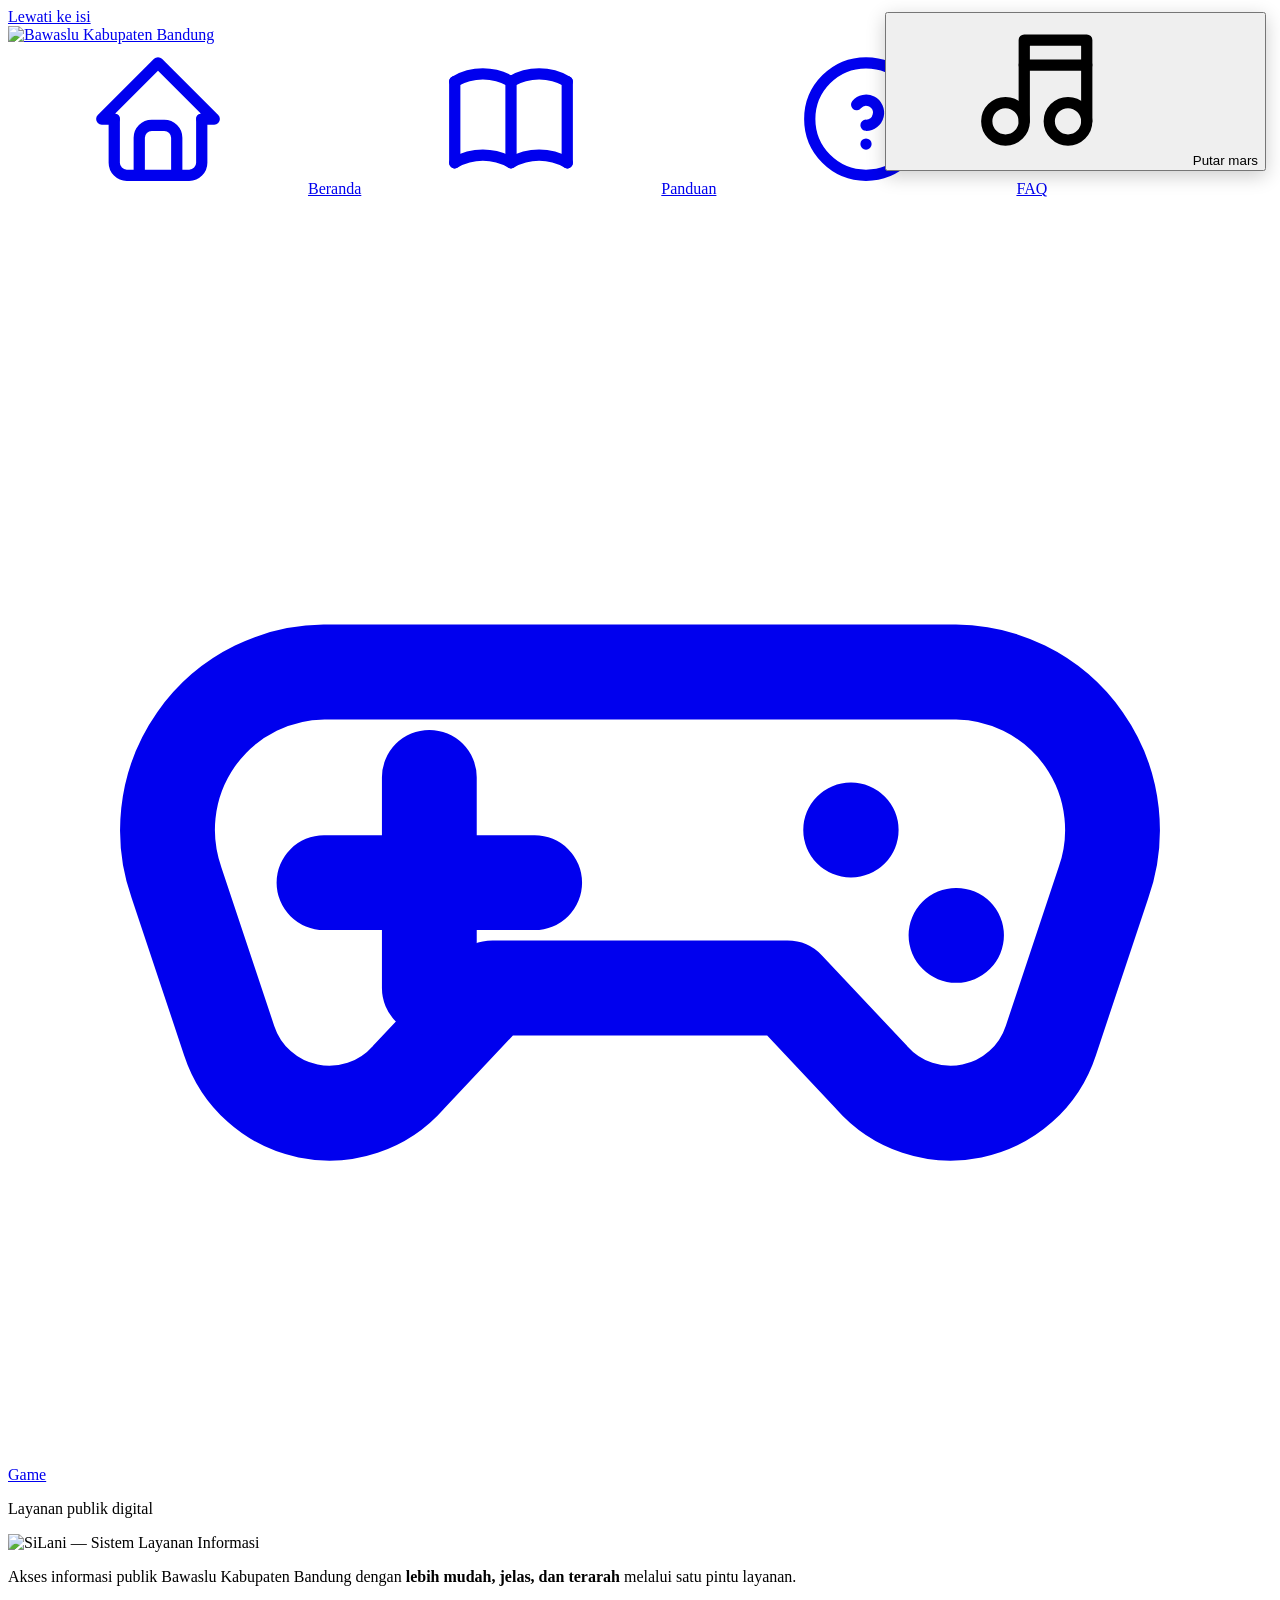
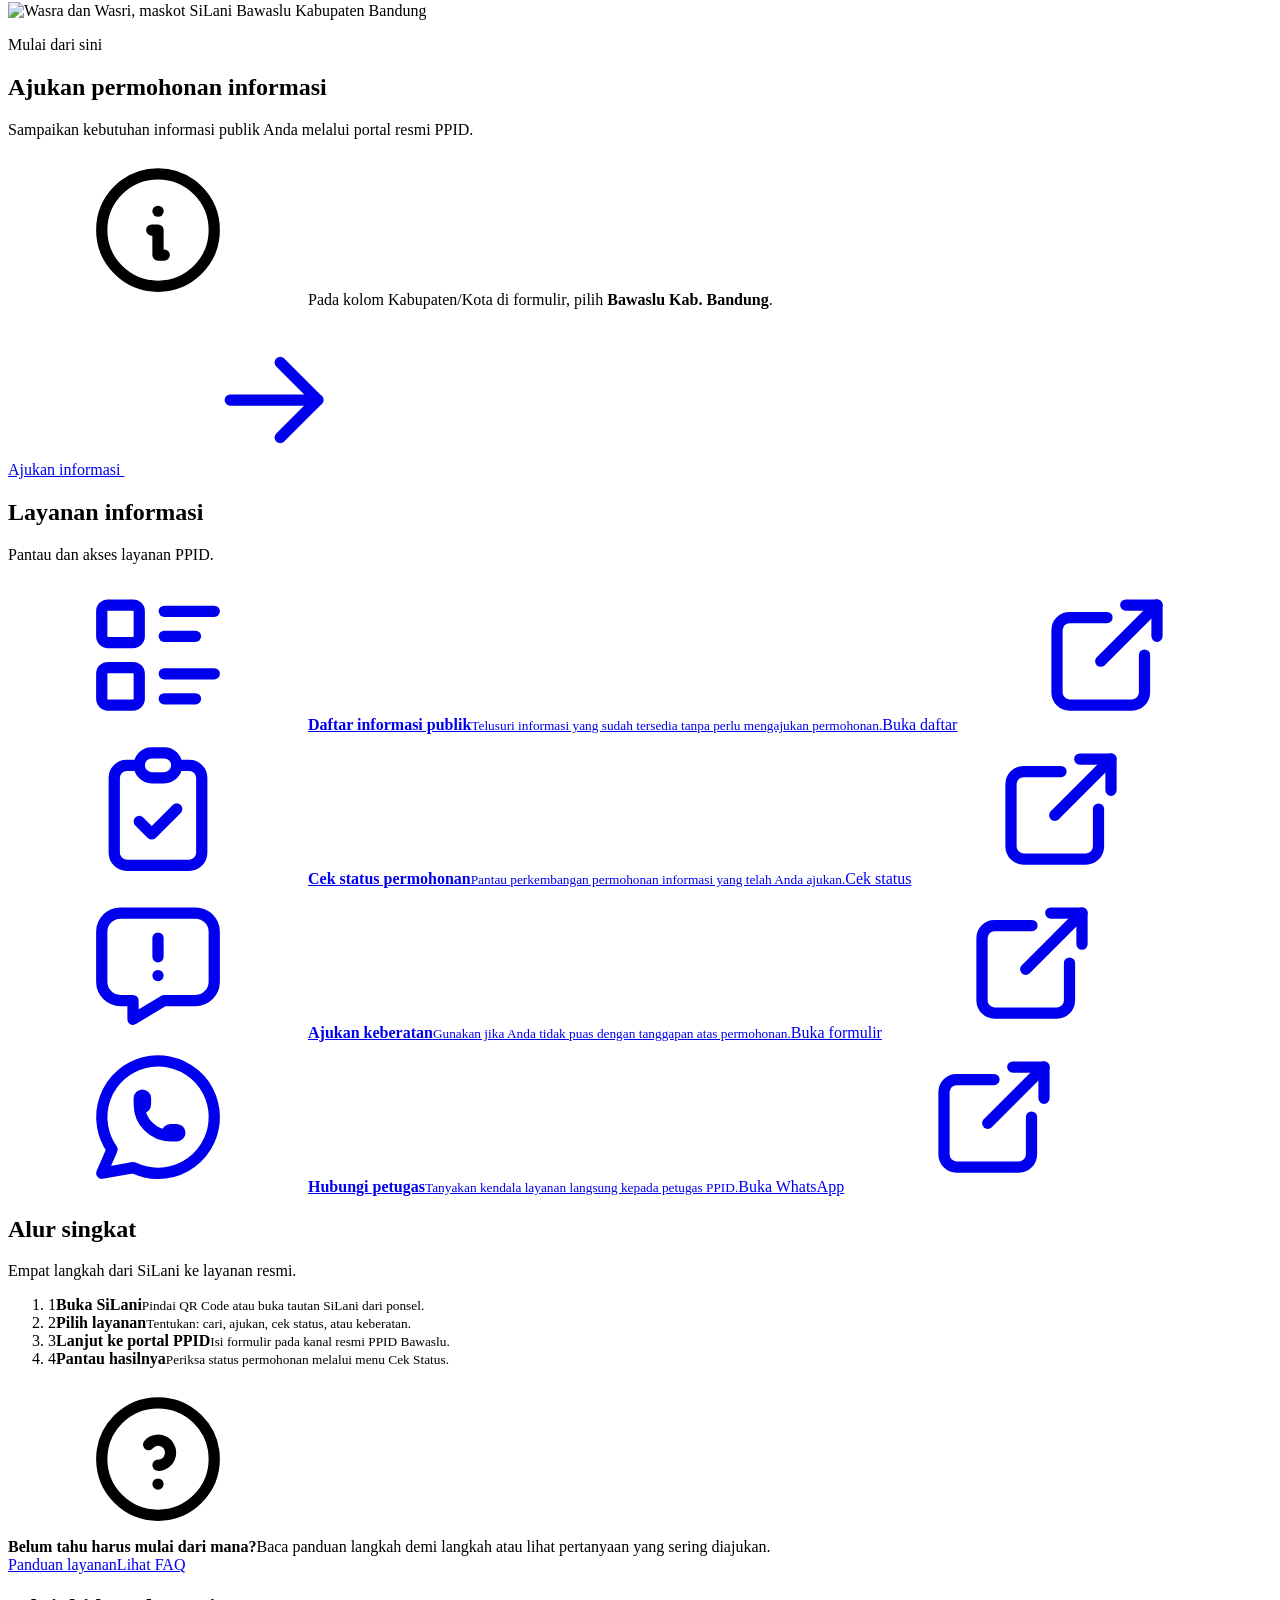
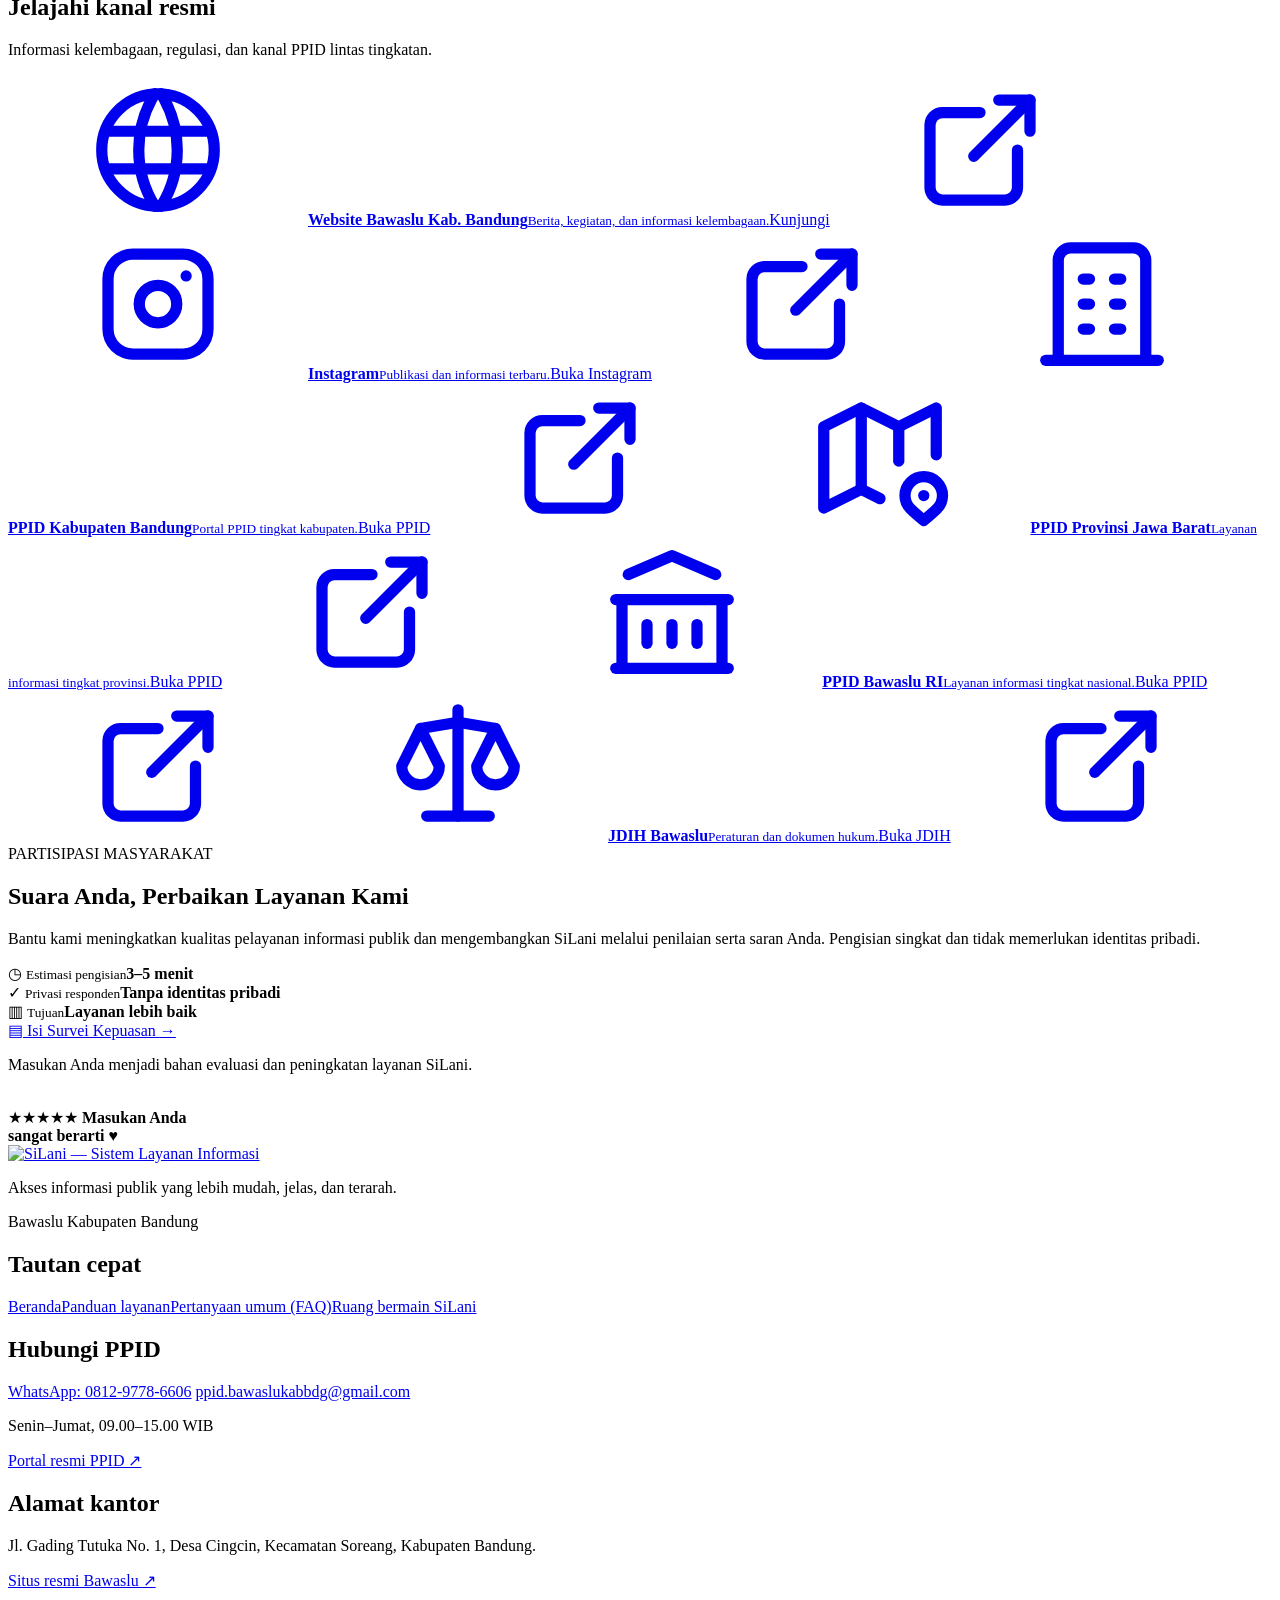
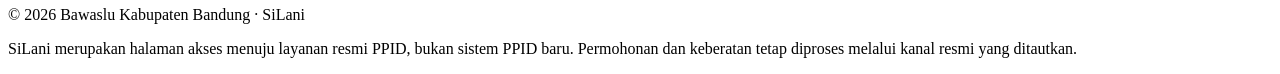
==== index.html @ 0e06fd2f "Add files via upload" ====
<!DOCTYPE html>
<html lang="id">
<head>
<meta charset="utf-8">
<meta name="viewport" content="width=device-width,initial-scale=1">
<meta name="theme-color" content="#4c151d">
<title>SiLani | Sistem Layanan Informasi Bawaslu Kabupaten Bandung</title>
<meta name="description" content="SiLani: satu pintu akses layanan informasi publik Bawaslu Kabupaten Bandung. Ajukan permohonan, telusuri daftar informasi, cek status, dan hubungi petugas.">
<meta property="og:type" content="website">
<meta property="og:title" content="SiLani | Sistem Layanan Informasi Bawaslu Kabupaten Bandung">
<meta property="og:description" content="SiLani: satu pintu akses layanan informasi publik Bawaslu Kabupaten Bandung. Ajukan permohonan, telusuri daftar informasi, cek status, dan hubungi petugas.">
<meta property="og:image" content="gedung-bawaslu-bandung.jpeg">
<link rel="icon" href="logo-bawaslu-bandung.png">
<link rel="preconnect" href="https://fonts.googleapis.com">
<link rel="preconnect" href="https://fonts.gstatic.com" crossorigin>
<link href="https://fonts.googleapis.com/css2?family=Great+Vibes&display=swap" rel="stylesheet">
<link rel="stylesheet" href="styles.css?v=20261101-logo-clean">
</head>
<body>
<svg xmlns="http://www.w3.org/2000/svg" style="display:none" aria-hidden="true">
<symbol id="i-file-text" viewBox="0 0 24 24" fill="none" stroke="currentColor" stroke-width="1.8" stroke-linecap="round" stroke-linejoin="round"><path d="M14 3v4a1 1 0 0 0 1 1h4" /> <path d="M17 21h-10a2 2 0 0 1 -2 -2v-14a2 2 0 0 1 2 -2h7l5 5v11a2 2 0 0 1 -2 2z" /> <path d="M9 9l1 0" /> <path d="M9 13l6 0" /> <path d="M9 17l6 0" /></symbol>
<symbol id="i-list-details" viewBox="0 0 24 24" fill="none" stroke="currentColor" stroke-width="1.8" stroke-linecap="round" stroke-linejoin="round"><path d="M13 5h8" /> <path d="M13 9h5" /> <path d="M13 15h8" /> <path d="M13 19h5" /> <path d="M3 4m0 1a1 1 0 0 1 1 -1h4a1 1 0 0 1 1 1v4a1 1 0 0 1 -1 1h-4a1 1 0 0 1 -1 -1z" /> <path d="M3 14m0 1a1 1 0 0 1 1 -1h4a1 1 0 0 1 1 1v4a1 1 0 0 1 -1 1h-4a1 1 0 0 1 -1 -1z" /></symbol>
<symbol id="i-clipboard-check" viewBox="0 0 24 24" fill="none" stroke="currentColor" stroke-width="1.8" stroke-linecap="round" stroke-linejoin="round"><path d="M9 5h-2a2 2 0 0 0 -2 2v12a2 2 0 0 0 2 2h10a2 2 0 0 0 2 -2v-12a2 2 0 0 0 -2 -2h-2" /> <path d="M9 3m0 2a2 2 0 0 1 2 -2h2a2 2 0 0 1 2 2v0a2 2 0 0 1 -2 2h-2a2 2 0 0 1 -2 -2z" /> <path d="M9 14l2 2l4 -4" /></symbol>
<symbol id="i-brand-whatsapp" viewBox="0 0 24 24" fill="none" stroke="currentColor" stroke-width="1.8" stroke-linecap="round" stroke-linejoin="round"><path d="M3 21l1.65 -3.8a9 9 0 1 1 3.4 2.9l-5.05 .9" /> <path d="M9 10a.5 .5 0 0 0 1 0v-1a.5 .5 0 0 0 -1 0v1a5 5 0 0 0 5 5h1a.5 .5 0 0 0 0 -1h-1a.5 .5 0 0 0 0 1" /></symbol>
<symbol id="i-message-report" viewBox="0 0 24 24" fill="none" stroke="currentColor" stroke-width="1.8" stroke-linecap="round" stroke-linejoin="round"><path d="M18 4a3 3 0 0 1 3 3v8a3 3 0 0 1 -3 3h-5l-5 3v-3h-2a3 3 0 0 1 -3 -3v-8a3 3 0 0 1 3 -3h12z" /> <path d="M12 8v3" /> <path d="M12 14v.01" /></symbol>
<symbol id="i-world" viewBox="0 0 24 24" fill="none" stroke="currentColor" stroke-width="1.8" stroke-linecap="round" stroke-linejoin="round"><path d="M3 12a9 9 0 1 0 18 0a9 9 0 0 0 -18 0" /> <path d="M3.6 9h16.8" /> <path d="M3.6 15h16.8" /> <path d="M11.5 3a17 17 0 0 0 0 18" /> <path d="M12.5 3a17 17 0 0 1 0 18" /></symbol>
<symbol id="i-brand-instagram" viewBox="0 0 24 24" fill="none" stroke="currentColor" stroke-width="1.8" stroke-linecap="round" stroke-linejoin="round"><path d="M4 8a4 4 0 0 1 4 -4h8a4 4 0 0 1 4 4v8a4 4 0 0 1 -4 4h-8a4 4 0 0 1 -4 -4z" /> <path d="M9 12a3 3 0 1 0 6 0a3 3 0 0 0 -6 0" /> <path d="M16.5 7.5v.01" /></symbol>
<symbol id="i-building" viewBox="0 0 24 24" fill="none" stroke="currentColor" stroke-width="1.8" stroke-linecap="round" stroke-linejoin="round"><path d="M3 21l18 0" /> <path d="M9 8l1 0" /> <path d="M9 12l1 0" /> <path d="M9 16l1 0" /> <path d="M14 8l1 0" /> <path d="M14 12l1 0" /> <path d="M14 16l1 0" /> <path d="M5 21v-16a2 2 0 0 1 2 -2h10a2 2 0 0 1 2 2v16" /></symbol>
<symbol id="i-map-2" viewBox="0 0 24 24" fill="none" stroke="currentColor" stroke-width="1.8" stroke-linecap="round" stroke-linejoin="round"><path d="M12 18.5l-3 -1.5l-6 3v-13l6 -3l6 3l6 -3v7.5" /> <path d="M9 4v13" /> <path d="M15 7v5.5" /> <path d="M21.121 20.121a3 3 0 1 0 -4.242 0c.418 .419 1.125 1.045 2.121 1.879c1.051 -.89 1.759 -1.516 2.121 -1.879z" /> <path d="M19 18v.01" /></symbol>
<symbol id="i-building-bank" viewBox="0 0 24 24" fill="none" stroke="currentColor" stroke-width="1.8" stroke-linecap="round" stroke-linejoin="round"><path d="M3 21l18 0" /> <path d="M3 10l18 0" /> <path d="M5 6l7 -3l7 3" /> <path d="M4 10l0 11" /> <path d="M20 10l0 11" /> <path d="M8 14l0 3" /> <path d="M12 14l0 3" /> <path d="M16 14l0 3" /></symbol>
<symbol id="i-scale" viewBox="0 0 24 24" fill="none" stroke="currentColor" stroke-width="1.8" stroke-linecap="round" stroke-linejoin="round"><path d="M7 20l10 0" /> <path d="M6 6l6 -1l6 1" /> <path d="M12 3l0 17" /> <path d="M9 12l-3 -6l-3 6a3 3 0 0 0 6 0" /> <path d="M21 12l-3 -6l-3 6a3 3 0 0 0 6 0" /></symbol>
<symbol id="i-clock" viewBox="0 0 24 24" fill="none" stroke="currentColor" stroke-width="1.8" stroke-linecap="round" stroke-linejoin="round"><path d="M3 12a9 9 0 1 0 18 0a9 9 0 0 0 -18 0" /> <path d="M12 7v5l3 3" /></symbol>
<symbol id="i-cash" viewBox="0 0 24 24" fill="none" stroke="currentColor" stroke-width="1.8" stroke-linecap="round" stroke-linejoin="round"><path d="M7 15h-3a1 1 0 0 1 -1 -1v-8a1 1 0 0 1 1 -1h12a1 1 0 0 1 1 1v3" /> <path d="M7 9m0 1a1 1 0 0 1 1 -1h12a1 1 0 0 1 1 1v8a1 1 0 0 1 -1 1h-12a1 1 0 0 1 -1 -1z" /> <path d="M12 14a2 2 0 1 0 4 0a2 2 0 0 0 -4 0" /></symbol>
<symbol id="i-map-pin" viewBox="0 0 24 24" fill="none" stroke="currentColor" stroke-width="1.8" stroke-linecap="round" stroke-linejoin="round"><path d="M9 11a3 3 0 1 0 6 0a3 3 0 0 0 -6 0" /> <path d="M17.657 16.657l-4.243 4.243a2 2 0 0 1 -2.827 0l-4.244 -4.243a8 8 0 1 1 11.314 0z" /></symbol>
<symbol id="i-phone" viewBox="0 0 24 24" fill="none" stroke="currentColor" stroke-width="1.8" stroke-linecap="round" stroke-linejoin="round"><path d="M5 4h4l2 5l-2.5 1.5a11 11 0 0 0 5 5l1.5 -2.5l5 2v4a2 2 0 0 1 -2 2a16 16 0 0 1 -15 -15a2 2 0 0 1 2 -2" /></symbol>
<symbol id="i-mail" viewBox="0 0 24 24" fill="none" stroke="currentColor" stroke-width="1.8" stroke-linecap="round" stroke-linejoin="round"><path d="M3 7a2 2 0 0 1 2 -2h14a2 2 0 0 1 2 2v10a2 2 0 0 1 -2 2h-14a2 2 0 0 1 -2 -2v-10z" /> <path d="M3 7l9 6l9 -6" /></symbol>
<symbol id="i-home" viewBox="0 0 24 24" fill="none" stroke="currentColor" stroke-width="1.8" stroke-linecap="round" stroke-linejoin="round"><path d="M5 12l-2 0l9 -9l9 9l-2 0" /> <path d="M5 12v7a2 2 0 0 0 2 2h10a2 2 0 0 0 2 -2v-7" /> <path d="M9 21v-6a2 2 0 0 1 2 -2h2a2 2 0 0 1 2 2v6" /></symbol>
<symbol id="i-book" viewBox="0 0 24 24" fill="none" stroke="currentColor" stroke-width="1.8" stroke-linecap="round" stroke-linejoin="round"><path d="M3 19a9 9 0 0 1 9 0a9 9 0 0 1 9 0" /> <path d="M3 6a9 9 0 0 1 9 0a9 9 0 0 1 9 0" /> <path d="M3 6l0 13" /> <path d="M12 6l0 13" /> <path d="M21 6l0 13" /></symbol>
<symbol id="i-help-circle" viewBox="0 0 24 24" fill="none" stroke="currentColor" stroke-width="1.8" stroke-linecap="round" stroke-linejoin="round"><path d="M3 12a9 9 0 1 0 18 0a9 9 0 0 0 -18 0" /> <path d="M12 16v.01" /> <path d="M12 13a2 2 0 0 0 .914 -3.782a1.98 1.98 0 0 0 -2.414 .483" /></symbol>
<symbol id="i-external-link" viewBox="0 0 24 24" fill="none" stroke="currentColor" stroke-width="1.8" stroke-linecap="round" stroke-linejoin="round"><path d="M12 6h-6a2 2 0 0 0 -2 2v10a2 2 0 0 0 2 2h10a2 2 0 0 0 2 -2v-6" /> <path d="M11 13l9 -9" /> <path d="M15 4h5v5" /></symbol>
<symbol id="i-info-circle" viewBox="0 0 24 24" fill="none" stroke="currentColor" stroke-width="1.8" stroke-linecap="round" stroke-linejoin="round"><path d="M3 12a9 9 0 1 0 18 0a9 9 0 0 0 -18 0" /> <path d="M12 9h.01" /> <path d="M11 12h1v4h1" /></symbol>
<symbol id="i-music" viewBox="0 0 24 24" fill="none" stroke="currentColor" stroke-width="1.8" stroke-linecap="round" stroke-linejoin="round"><path d="M3 17a3 3 0 1 0 6 0a3 3 0 0 0 -6 0" /> <path d="M13 17a3 3 0 1 0 6 0a3 3 0 0 0 -6 0" /> <path d="M9 17v-13h10v13" /> <path d="M9 8h10" /></symbol>
<symbol id="i-layout-grid" viewBox="0 0 24 24" fill="none" stroke="currentColor" stroke-width="1.8" stroke-linecap="round" stroke-linejoin="round"><path d="M4 4m0 1a1 1 0 0 1 1 -1h4a1 1 0 0 1 1 1v4a1 1 0 0 1 -1 1h-4a1 1 0 0 1 -1 -1z" /> <path d="M14 4m0 1a1 1 0 0 1 1 -1h4a1 1 0 0 1 1 1v4a1 1 0 0 1 -1 1h-4a1 1 0 0 1 -1 -1z" /> <path d="M4 14m0 1a1 1 0 0 1 1 -1h4a1 1 0 0 1 1 1v4a1 1 0 0 1 -1 1h-4a1 1 0 0 1 -1 -1z" /> <path d="M14 14m0 1a1 1 0 0 1 1 -1h4a1 1 0 0 1 1 1v4a1 1 0 0 1 -1 1h-4a1 1 0 0 1 -1 -1z" /></symbol>
<symbol id="i-search" viewBox="0 0 24 24" fill="none" stroke="currentColor" stroke-width="1.8" stroke-linecap="round" stroke-linejoin="round"><path d="M10 10m-7 0a7 7 0 1 0 14 0a7 7 0 1 0 -14 0" /> <path d="M21 21l-6 -6" /></symbol>
<symbol id="i-arrow-right" viewBox="0 0 24 24" fill="none" stroke="currentColor" stroke-width="1.8" stroke-linecap="round" stroke-linejoin="round"><path d="M5 12l14 0" /> <path d="M13 18l6 -6" /> <path d="M13 6l6 6" /></symbol>
<symbol id="i-chevron-down" viewBox="0 0 24 24" fill="none" stroke="currentColor" stroke-width="1.8" stroke-linecap="round" stroke-linejoin="round"><path d="M6 9l6 6l6 -6" /></symbol>
<symbol id="i-qrcode" viewBox="0 0 24 24" fill="none" stroke="currentColor" stroke-width="1.8" stroke-linecap="round" stroke-linejoin="round"><path d="M4 4m0 1a1 1 0 0 1 1 -1h4a1 1 0 0 1 1 1v4a1 1 0 0 1 -1 1h-4a1 1 0 0 1 -1 -1z" /> <path d="M7 17l0 .01" /> <path d="M14 4m0 1a1 1 0 0 1 1 -1h4a1 1 0 0 1 1 1v4a1 1 0 0 1 -1 1h-4a1 1 0 0 1 -1 -1z" /> <path d="M7 7l0 .01" /> <path d="M4 14m0 1a1 1 0 0 1 1 -1h4a1 1 0 0 1 1 1v4a1 1 0 0 1 -1 1h-4a1 1 0 0 1 -1 -1z" /> <path d="M17 7l0 .01" /> <path d="M14 14l3 0" /> <path d="M20 14l0 .01" /> <path d="M14 14l0 3" /> <path d="M14 20l3 0" /> <path d="M17 17l3 0" /> <path d="M20 17l0 3" /></symbol>
<symbol id="i-list-check" viewBox="0 0 24 24" fill="none" stroke="currentColor" stroke-width="1.8" stroke-linecap="round" stroke-linejoin="round"><path d="M3.5 5.5l1.5 1.5l2.5 -2.5" /> <path d="M3.5 11.5l1.5 1.5l2.5 -2.5" /> <path d="M3.5 17.5l1.5 1.5l2.5 -2.5" /> <path d="M11 6l9 0" /> <path d="M11 12l9 0" /> <path d="M11 18l9 0" /></symbol>
<symbol id="i-device-mobile" viewBox="0 0 24 24" fill="none" stroke="currentColor" stroke-width="1.8" stroke-linecap="round" stroke-linejoin="round"><path d="M6 5a2 2 0 0 1 2 -2h8a2 2 0 0 1 2 2v14a2 2 0 0 1 -2 2h-8a2 2 0 0 1 -2 -2v-14z" /> <path d="M11 4h2" /> <path d="M12 17v.01" /></symbol>
<symbol id="i-send" viewBox="0 0 24 24" fill="none" stroke="currentColor" stroke-width="1.8" stroke-linecap="round" stroke-linejoin="round"><path d="M10 14l11 -11" /> <path d="M21 3l-6.5 18a.55 .55 0 0 1 -1 0l-3.5 -7l-7 -3.5a.55 .55 0 0 1 0 -1l18 -6.5" /></symbol>
<symbol id="i-player-pause" viewBox="0 0 24 24" fill="none" stroke="currentColor" stroke-width="1.8" stroke-linecap="round" stroke-linejoin="round"><path d="M6 5m0 1a1 1 0 0 1 1 -1h2a1 1 0 0 1 1 1v12a1 1 0 0 1 -1 1h-2a1 1 0 0 1 -1 -1z" /> <path d="M14 5m0 1a1 1 0 0 1 1 -1h2a1 1 0 0 1 1 1v12a1 1 0 0 1 -1 1h-2a1 1 0 0 1 -1 -1z" /></symbol>
<symbol id="i-player-play" viewBox="0 0 24 24" fill="none" stroke="currentColor" stroke-width="1.8" stroke-linecap="round" stroke-linejoin="round"><path d="M7 4v16l13 -8z" /></symbol>
<symbol id="i-file-upload" viewBox="0 0 24 24" fill="none" stroke="currentColor" stroke-width="1.8" stroke-linecap="round" stroke-linejoin="round"><path d="M14 3v4a1 1 0 0 0 1 1h4" /> <path d="M17 21h-10a2 2 0 0 1 -2 -2v-14a2 2 0 0 1 2 -2h7l5 5v11a2 2 0 0 1 -2 2z" /> <path d="M12 11v6" /> <path d="M9.5 13.5l2.5 -2.5l2.5 2.5" /></symbol>
</svg>
<a class="skip" href="#isi">Lewati ke isi</a>
<div class="topline"></div>
<header class="site-header">
  <div class="bar">
    <a class="brand" href="index.html" aria-label="SiLani, beranda"><img src="logo-bawaslu-bandung.png" alt="Bawaslu Kabupaten Bandung"></a>
    <nav class="nav" aria-label="Navigasi utama"><a href="index.html" aria-current="page"><svg class="ic" aria-hidden="true" focusable="false"><use href="#i-home"/></svg><span>Beranda</span></a><a href="panduan.html"><svg class="ic" aria-hidden="true" focusable="false"><use href="#i-book"/></svg><span>Panduan</span></a><a href="faq.html"><svg class="ic" aria-hidden="true" focusable="false"><use href="#i-help-circle"/></svg><span>FAQ</span></a><a href="game.html"><svg class="ic" aria-hidden="true" focusable="false" viewBox="0 0 24 24" fill="none" stroke="currentColor" stroke-width="1.8" stroke-linecap="round" stroke-linejoin="round"><path d="M6 9h12a3 3 0 0 1 2.8 4l-1 3a2 2 0 0 1-3.4.7L14.8 15H9.2l-1.6 1.7a2 2 0 0 1-3.4-.7l-1-3A3 3 0 0 1 6 9Z"/><path d="M8 11v4M6 13h4M16 12h.01M18 14h.01"/></svg><span>Game</span></a></nav>
    <button class="music" id="musicBtn" type="button" aria-pressed="false" aria-label="Putar Mars Pengawas Pemilu">
      <svg class="ic" aria-hidden="true" focusable="false"><use href="#i-music"/></svg><span class="music-label" id="musicLabel">Putar mars</span>
      <span class="eq" aria-hidden="true"><i></i><i></i><i></i></span>
    </button>
  </div>
</header>

<section class="hero">
  <div class="hero-in">
    <div class="hero-text">
      <p class="eyebrow">Layanan publik digital</p>
      <img class="hero-logo" src="silani-logo-clean.png" alt="SiLani — Sistem Layanan Informasi">
      <p class="hero-copy">Akses informasi publik Bawaslu Kabupaten Bandung dengan <strong>lebih mudah, jelas, dan terarah</strong> melalui satu pintu layanan.</p>
    </div>
    <div class="hero-mascots" aria-label="Maskot SiLani Wasra dan Wasri"><img class="hero-pair" src="wasra-wasri-hero.png" alt="Wasra dan Wasri, maskot SiLani Bawaslu Kabupaten Bandung"></div>
  </div>
</section>
<main id="isi">
  <div class="wrap">
    <section class="primary" aria-labelledby="t-utama">
      <div class="primary-body">
        <p class="kicker">Mulai dari sini</p>
        <h2 id="t-utama">Ajukan permohonan informasi</h2>
        <p>Sampaikan kebutuhan informasi publik Anda melalui portal resmi PPID.</p>
        <p class="tip"><svg class="ic" aria-hidden="true" focusable="false"><use href="#i-info-circle"/></svg><span>Pada kolom Kabupaten/Kota di formulir, pilih <strong>Bawaslu Kab. Bandung</strong>.</span></p>
      </div>
      <a class="btn" href="https://ppidapp.bawaslu.go.id" target="_blank" rel="noopener noreferrer">Ajukan informasi <svg class="ic" aria-hidden="true" focusable="false"><use href="#i-arrow-right"/></svg></a>
    </section>

    <section class="block" aria-labelledby="t-layanan">
      <div class="head"><h2 id="t-layanan">Layanan informasi</h2><p>Pantau dan akses layanan PPID.</p></div>
      <div class="grid g4"><a class="card core" href="https://ppidapp.bawaslu.go.id/dip?unit=2&amp;provinsi=32&amp;kabkota=3204" target="_blank" rel="noopener noreferrer"><span class="ico"><svg class="ic" aria-hidden="true" focusable="false"><use href="#i-list-details"/></svg></span><strong>Daftar informasi publik</strong><small>Telusuri informasi yang sudah tersedia tanpa perlu mengajukan permohonan.</small><span class="go">Buka daftar<svg class="ic sm" aria-hidden="true" focusable="false"><use href="#i-external-link"/></svg></span></a><a class="card core" href="https://ppidapp.bawaslu.go.id/cek" target="_blank" rel="noopener noreferrer"><span class="ico"><svg class="ic" aria-hidden="true" focusable="false"><use href="#i-clipboard-check"/></svg></span><strong>Cek status permohonan</strong><small>Pantau perkembangan permohonan informasi yang telah Anda ajukan.</small><span class="go">Cek status<svg class="ic sm" aria-hidden="true" focusable="false"><use href="#i-external-link"/></svg></span></a><a class="card core" href="https://ppidapp.bawaslu.go.id/keberatan" target="_blank" rel="noopener noreferrer"><span class="ico"><svg class="ic" aria-hidden="true" focusable="false"><use href="#i-message-report"/></svg></span><strong>Ajukan keberatan</strong><small>Gunakan jika Anda tidak puas dengan tanggapan atas permohonan.</small><span class="go">Buka formulir<svg class="ic sm" aria-hidden="true" focusable="false"><use href="#i-external-link"/></svg></span></a><a class="card core" href="https://wa.me/6281297786606" target="_blank" rel="noopener noreferrer"><span class="ico"><svg class="ic" aria-hidden="true" focusable="false"><use href="#i-brand-whatsapp"/></svg></span><strong>Hubungi petugas</strong><small>Tanyakan kendala layanan langsung kepada petugas PPID.</small><span class="go">Buka WhatsApp<svg class="ic sm" aria-hidden="true" focusable="false"><use href="#i-external-link"/></svg></span></a></div>
    </section>

    <section class="block" aria-labelledby="t-alur">
      <div class="head"><h2 id="t-alur">Alur singkat</h2><p>Empat langkah dari SiLani ke layanan resmi.</p></div>
      <ol class="flow"><li><span class="sn">1</span><span class="st"><strong>Buka SiLani</strong><small>Pindai QR Code atau buka tautan SiLani dari ponsel.</small></span></li><li><span class="sn">2</span><span class="st"><strong>Pilih layanan</strong><small>Tentukan: cari, ajukan, cek status, atau keberatan.</small></span></li><li><span class="sn">3</span><span class="st"><strong>Lanjut ke portal PPID</strong><small>Isi formulir pada kanal resmi PPID Bawaslu.</small></span></li><li><span class="sn">4</span><span class="st"><strong>Pantau hasilnya</strong><small>Periksa status permohonan melalui menu Cek Status.</small></span></li></ol>
    </section>

    <section class="help" aria-label="Bantuan">
      <div><svg class="ic lg" aria-hidden="true" focusable="false"><use href="#i-help-circle"/></svg></div>
      <div><strong>Belum tahu harus mulai dari mana?</strong><span>Baca panduan langkah demi langkah atau lihat pertanyaan yang sering diajukan.</span></div>
      <div class="help-act"><a class="btn sm" href="panduan.html">Panduan layanan</a><a class="btn sm ghost" href="faq.html">Lihat FAQ</a></div>
    </section>
  </div>

  <section class="band" aria-labelledby="t-kanal">
    <div class="wrap">
      <div class="head"><h2 id="t-kanal">Jelajahi kanal resmi</h2><p>Informasi kelembagaan, regulasi, dan kanal PPID lintas tingkatan.</p></div>
      <div class="grid g3"><a class="card chan" href="https://bandungkab.bawaslu.go.id/" target="_blank" rel="noopener noreferrer"><span class="ico"><svg class="ic" aria-hidden="true" focusable="false"><use href="#i-world"/></svg></span><strong>Website Bawaslu Kab. Bandung</strong><small>Berita, kegiatan, dan informasi kelembagaan.</small><span class="go">Kunjungi<svg class="ic sm" aria-hidden="true" focusable="false"><use href="#i-external-link"/></svg></span></a><a class="card chan" href="https://www.instagram.com/bawaslukabbdg/" target="_blank" rel="noopener noreferrer"><span class="ico"><svg class="ic" aria-hidden="true" focusable="false"><use href="#i-brand-instagram"/></svg></span><strong>Instagram</strong><small>Publikasi dan informasi terbaru.</small><span class="go">Buka Instagram<svg class="ic sm" aria-hidden="true" focusable="false"><use href="#i-external-link"/></svg></span></a><a class="card chan" href="https://ppid-bandungkab.bawaslu.go.id" target="_blank" rel="noopener noreferrer"><span class="ico"><svg class="ic" aria-hidden="true" focusable="false"><use href="#i-building"/></svg></span><strong>PPID Kabupaten Bandung</strong><small>Portal PPID tingkat kabupaten.</small><span class="go">Buka PPID<svg class="ic sm" aria-hidden="true" focusable="false"><use href="#i-external-link"/></svg></span></a><a class="card chan" href="https://ppid-jabar.bawaslu.go.id/" target="_blank" rel="noopener noreferrer"><span class="ico"><svg class="ic" aria-hidden="true" focusable="false"><use href="#i-map-2"/></svg></span><strong>PPID Provinsi Jawa Barat</strong><small>Layanan informasi tingkat provinsi.</small><span class="go">Buka PPID<svg class="ic sm" aria-hidden="true" focusable="false"><use href="#i-external-link"/></svg></span></a><a class="card chan" href="https://eppid.bawaslu.go.id/" target="_blank" rel="noopener noreferrer"><span class="ico"><svg class="ic" aria-hidden="true" focusable="false"><use href="#i-building-bank"/></svg></span><strong>PPID Bawaslu RI</strong><small>Layanan informasi tingkat nasional.</small><span class="go">Buka PPID<svg class="ic sm" aria-hidden="true" focusable="false"><use href="#i-external-link"/></svg></span></a><a class="card chan" href="https://jdih.bawaslu.go.id" target="_blank" rel="noopener noreferrer"><span class="ico"><svg class="ic" aria-hidden="true" focusable="false"><use href="#i-scale"/></svg></span><strong>JDIH Bawaslu</strong><small>Peraturan dan dokumen hukum.</small><span class="go">Buka JDIH<svg class="ic sm" aria-hidden="true" focusable="false"><use href="#i-external-link"/></svg></span></a></div>
    </div>
  </section>
</main>


  <section class="survey-section" aria-labelledby="survey-title">
    <div class="survey-panel">
      <div class="survey-copy">
        <div class="survey-eyebrow"><span class="survey-eyebrow-line"></span> PARTISIPASI MASYARAKAT</div>
        <h2 id="survey-title">Suara Anda, Perbaikan <span>Layanan Kami</span></h2>
        <p class="survey-description">
          Bantu kami meningkatkan kualitas pelayanan informasi publik dan mengembangkan SiLani
          melalui penilaian serta saran Anda. Pengisian singkat dan tidak memerlukan identitas pribadi.
        </p>

        <div class="survey-benefits" aria-label="Informasi survei">
          <div class="survey-benefit">
            <span class="survey-benefit-icon" aria-hidden="true">◷</span>
            <span><small>Estimasi pengisian</small><strong>3–5 menit</strong></span>
          </div>
          <div class="survey-benefit">
            <span class="survey-benefit-icon" aria-hidden="true">✓</span>
            <span><small>Privasi responden</small><strong>Tanpa identitas pribadi</strong></span>
          </div>
          <div class="survey-benefit">
            <span class="survey-benefit-icon" aria-hidden="true">▥</span>
            <span><small>Tujuan</small><strong>Layanan lebih baik</strong></span>
          </div>
        </div>

        <a class="btn survey-button" id="surveyLink"
           href="https://docs.google.com/forms/d/e/1FAIpQLSeKS85GCZxb2eptfXGz6tHEKmWDMq-11Tqvwq94D08Kd5IoQ/viewform"
           target="_blank" rel="noopener noreferrer">
          <span class="survey-button-icon" aria-hidden="true">▤</span>
          <span>Isi Survei Kepuasan</span>
          <span class="survey-arrow" aria-hidden="true">→</span>
        </a>
        <p class="survey-note">Masukan Anda menjadi bahan evaluasi dan peningkatan layanan SiLani.</p>
      </div>

      <div class="survey-visual" aria-hidden="true">
        <div class="survey-visual-orbit"></div>
        <div class="survey-dot-pattern"></div>
        <img src="maskot-survei-silani.png"
             alt=""
             class="survey-mascot"
             loading="lazy">
        <div class="survey-sticker">
          <span class="survey-sticker-stars">★★★★★</span>
          <strong>Masukan Anda<br> sangat berarti</strong>
          <span class="survey-heart">♥</span>
        </div>
      </div>
    </div>
  </section>

<footer class="site-footer silani-footer">
  <div class="footer-main">
    <section class="footer-brand-block" aria-label="Tentang SiLani">
      <a class="footer-logo-link" href="index.html" aria-label="SiLani - Beranda"><img src="silani-logo-clean.png" alt="SiLani — Sistem Layanan Informasi"></a>
      <p class="footer-tagline">Akses informasi publik yang lebih mudah, jelas, dan terarah.</p>
      <span class="footer-unit">Bawaslu Kabupaten Bandung</span>
    </section>
    <nav class="footer-links" aria-label="Tautan cepat"><h2>Tautan cepat</h2>
      <a href="index.html">Beranda</a><a href="panduan.html">Panduan layanan</a><a href="faq.html">Pertanyaan umum (FAQ)</a><a href="game.html">Ruang bermain SiLani</a>
    </nav>
    <section class="footer-contact"><h2>Hubungi PPID</h2>
      <a href="https://wa.me/6281297786606" target="_blank" rel="noopener noreferrer">WhatsApp: 0812-9778-6606</a>
      <a href="mailto:ppid.bawaslukabbdg@gmail.com">ppid.bawaslukabbdg@gmail.com</a>
      <p>Senin–Jumat, 09.00–15.00 WIB</p>
      <a href="https://ppid-bandungkab.bawaslu.go.id" target="_blank" rel="noopener noreferrer">Portal resmi PPID ↗</a>
    </section>
    <section class="footer-address"><h2>Alamat kantor</h2>
      <p>Jl. Gading Tutuka No. 1, Desa Cingcin, Kecamatan Soreang, Kabupaten Bandung.</p>
      <a href="https://www.bawaslu.go.id" target="_blank" rel="noopener noreferrer">Situs resmi Bawaslu ↗</a>
    </section>
  </div>
  <div class="footer-bottom"><p>© 2026 Bawaslu Kabupaten Bandung · SiLani</p><p>SiLani merupakan halaman akses menuju layanan resmi PPID, bukan sistem PPID baru. Permohonan dan keberatan tetap diproses melalui kanal resmi yang ditautkan.</p></div>
</footer>
<audio id="mars" preload="metadata" loop><source src="MARS%20PENGAWAS%20PEMILU%20(1).mp3" type="audio/mpeg"></audio>
<script src="silani.js?v=20261106-same-landscape-pan-v4"></script>
<script src="persistent-player.js?v=20261108-persistent-audio"></script></body>
</html>
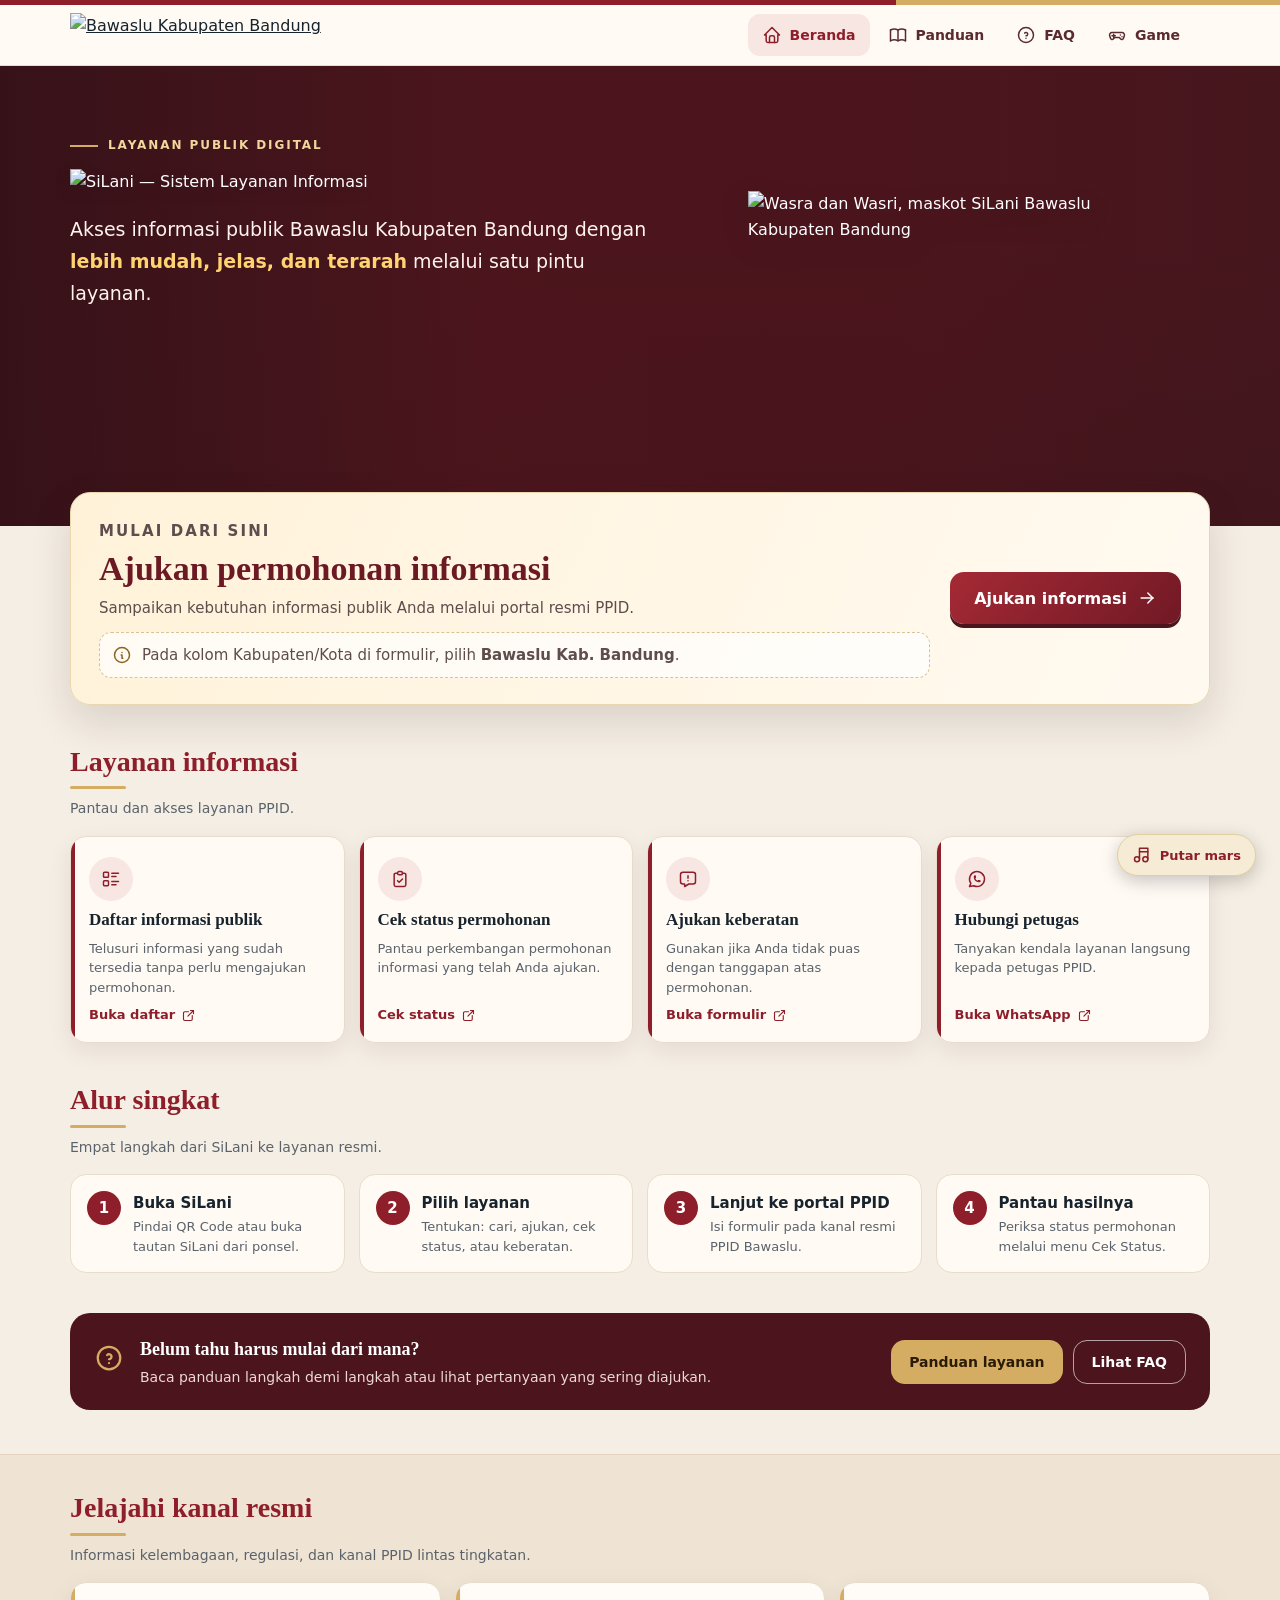
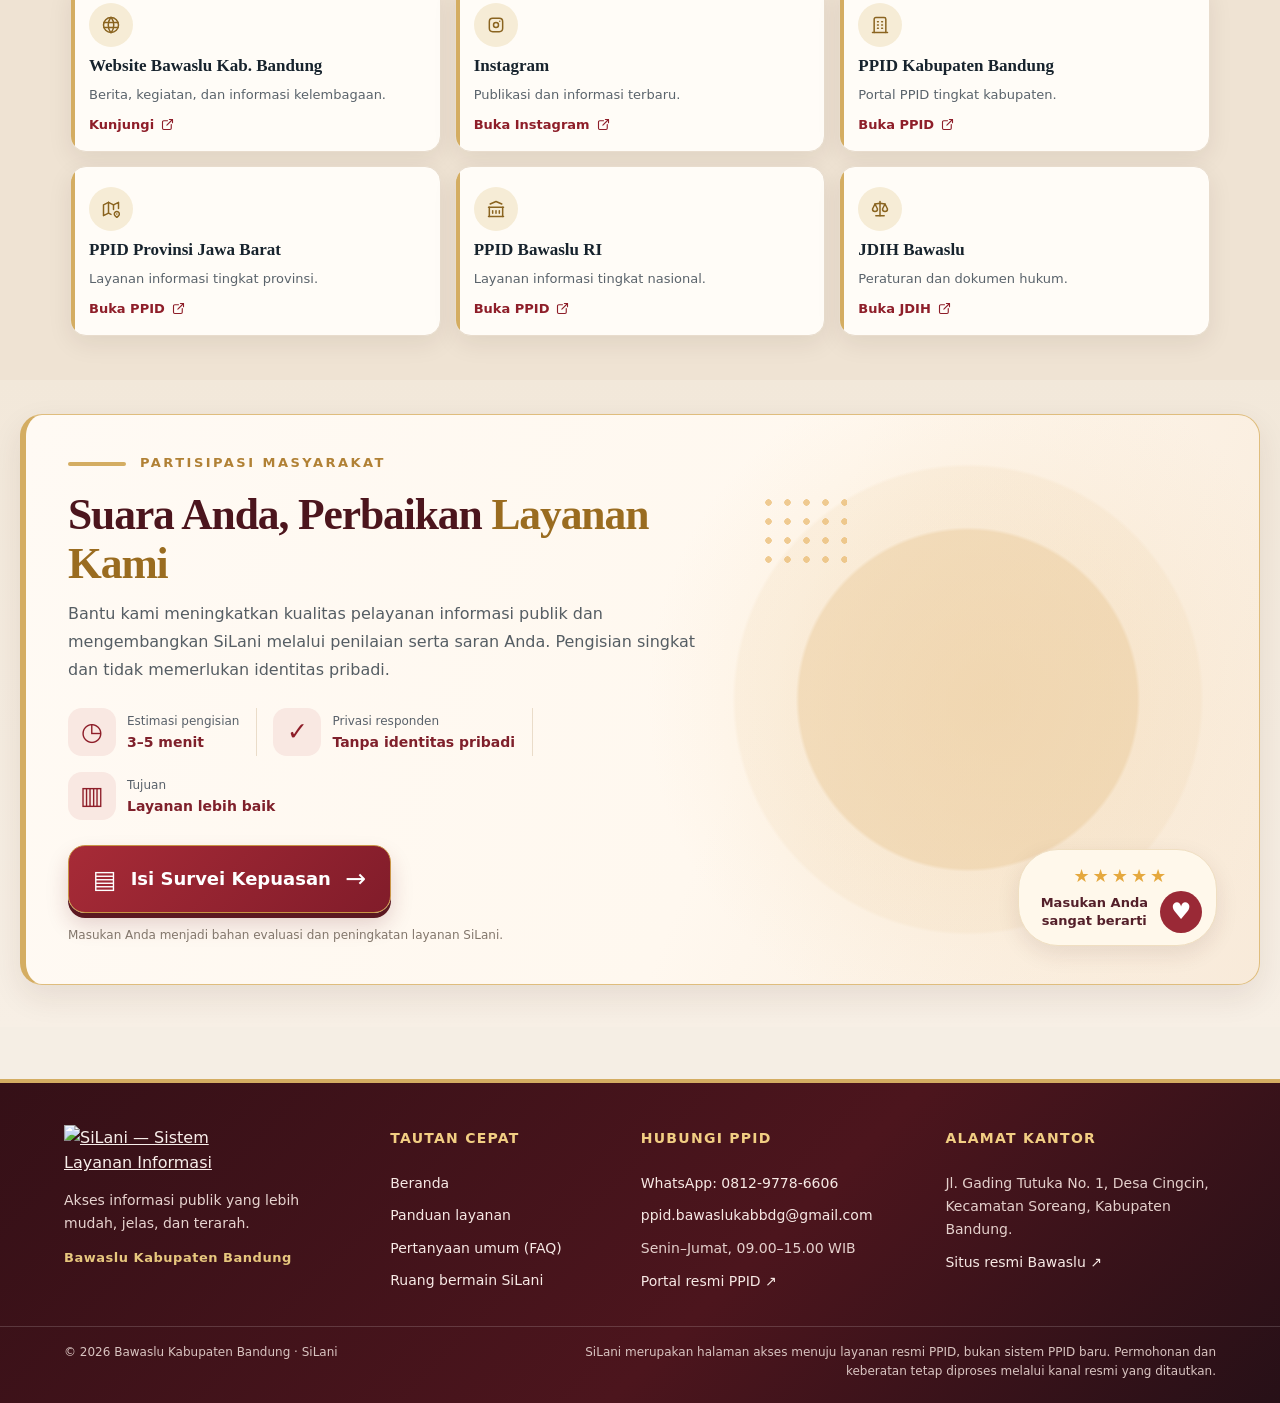
==== commit 0ede1240: "Add files via upload" ====
--- a/index.html
+++ b/index.html
@@ -189,5 +189,5 @@
 </footer>
 <audio id="mars" preload="metadata" loop><source src="MARS%20PENGAWAS%20PEMILU%20(1).mp3" type="audio/mpeg"></audio>
 <script src="silani.js?v=20261106-same-landscape-pan-v4"></script>
-<script src="persistent-player.js?v=20261108-persistent-audio"></script></body>
+<script src="silani-analytics.js?v=20261108-analytics-v1"></script><script src="persistent-player.js?v=20261109-player-bottom-v2"></script></body>
 </html>
--- a/styles.css
+++ b/styles.css
@@ -0,0 +1,713 @@
+:root{
+  --maroon:#8e1e29;--maroon-2:#a52a35;--deep:#4c151d;--deeper:#351218;
+  --gold:#d4ad62;--gold-dk:#8a6420;--gold-soft:#f6ecd6;
+  --cream:#f5eee4;--paper:#fffaf4;--ink:#17232d;--muted:#5a636b;--line:#e8dccd;
+  --rose:#f8e6e3;--white:#fff;
+  --r:16px;--shadow:0 8px 24px rgba(52,25,18,.08);--shadow-lg:0 16px 40px rgba(52,25,18,.14);
+  --serif:Georgia,"Times New Roman",serif;
+  --sans:system-ui,-apple-system,"Segoe UI",Roboto,"Helvetica Neue",Arial,sans-serif;
+  --wm:"Great Vibes","Brush Script MT","Segoe Script",cursive;
+}
+*,*::before,*::after{box-sizing:border-box}
+html{scroll-behavior:smooth;-webkit-text-size-adjust:100%}
+body{margin:0;background:var(--cream);color:var(--ink);font-family:var(--sans);font-size:16px;line-height:1.6}
+img{max-width:100%;height:auto}
+a{color:inherit}
+h1,h2,h3{font-family:var(--serif);line-height:1.2;margin:0}
+p{margin:0}
+.skip{position:absolute;left:-999px;top:8px;background:var(--deep);color:#fff;padding:10px 14px;border-radius:8px;z-index:100}
+.skip:focus{left:8px}
+:focus-visible{outline:3px solid var(--gold);outline-offset:2px;border-radius:6px}
+
+.ic{width:20px;height:20px;flex:none}
+.ic.sm{width:15px;height:15px}
+.ic.lg{width:30px;height:30px}
+
+.topline{height:5px;background:linear-gradient(90deg,var(--maroon) 0 70%,var(--gold) 70% 100%)}
+
+.site-header{position:sticky;top:0;z-index:30;background:rgba(255,250,244,.96);backdrop-filter:blur(8px);border-bottom:1px solid var(--line)}
+.bar{max-width:1180px;margin:0 auto;padding:8px 20px;display:grid;grid-template-columns:auto 1fr auto;align-items:center;gap:8px 16px}
+.brand img{display:block;height:44px;width:auto}
+.nav{display:flex;justify-content:flex-end;gap:4px}
+.nav a{display:inline-flex;align-items:center;gap:8px;min-height:42px;padding:0 14px;border-radius:12px;text-decoration:none;font-size:14px;font-weight:700;color:#5a2a2f}
+.nav a:hover{background:var(--rose);color:var(--maroon)}
+.nav a[aria-current="page"]{background:var(--rose);color:var(--maroon)}
+
+.music{display:inline-flex;align-items:center;gap:8px;min-height:42px;padding:0 14px;border:1px solid #e2cf9f;border-radius:999px;background:var(--gold-soft);color:var(--maroon);font:700 13px/1 var(--sans);cursor:pointer}
+.music:hover{background:#f1e3bd}
+.music .eq{display:none;gap:2px;align-items:flex-end;height:14px}
+.music .eq i{width:3px;height:100%;background:var(--maroon);border-radius:2px;transform-origin:bottom;animation:eq 1s ease-in-out infinite}
+.music .eq i:nth-child(2){animation-delay:.2s}
+.music .eq i:nth-child(3){animation-delay:.4s}
+.music[aria-pressed="true"] .eq{display:inline-flex}
+@keyframes eq{0%,100%{transform:scaleY(.3)}50%{transform:scaleY(1)}}
+
+.hero,.page-hero{position:relative;isolation:isolate;overflow:hidden;background:var(--deep);color:#fff}
+.hero::before,.page-hero::before{content:"";position:absolute;inset:0;z-index:-2;background:url("gedung-bawaslu-bandung.jpeg") center 42%/cover no-repeat}
+.hero::after,.page-hero::after{content:"";position:absolute;inset:0;z-index:-1;background:linear-gradient(90deg,rgba(53,18,24,.94) 0%,rgba(76,21,29,.84) 38%,rgba(76,21,29,.45) 70%,rgba(30,30,34,.12) 100%),linear-gradient(0deg,rgba(53,18,24,.35),transparent 60%)}
+.hero{padding-bottom:44px}
+.page-hero{padding-bottom:40px}
+.hero-in{max-width:1180px;margin:0 auto;padding:0 20px;display:grid;grid-template-columns:minmax(0,1fr) minmax(180px,340px);align-items:end;gap:8px}
+.hero-text{padding:48px 0 4px}
+.page-hero .hero-in{grid-template-columns:minmax(0,1fr) minmax(140px,260px)}
+.page-hero .hero-text{padding:40px 0 36px}
+.eyebrow{display:flex;align-items:center;gap:10px;color:#f1d79c;font-size:12px;font-weight:800;letter-spacing:.16em;text-transform:uppercase}
+.eyebrow::before{content:"";width:28px;height:2px;background:var(--gold)}
+.wordmark{font-family:var(--wm);font-weight:400;font-size:clamp(84px,16vw,136px);line-height:.95;letter-spacing:0;margin:6px 0 4px;text-shadow:0 4px 18px rgba(0,0,0,.25);display:flex}
+.wordmark span:first-child{color:#fff8ef}
+.wordmark span:last-child{color:var(--gold)}
+.hero-sub{font-family:var(--serif);font-size:clamp(19px,2.4vw,26px);font-weight:700;margin-top:2px}
+.hero-copy{max-width:520px;margin-top:10px;color:#f6e9e2;font-size:15px;line-height:1.65}
+.page-hero h1{font-size:clamp(32px,5vw,48px);margin:10px 0 8px;letter-spacing:-.01em}
+.mascot{width:100%;max-height:300px;object-fit:contain;object-position:bottom right;justify-self:end;filter:drop-shadow(0 10px 12px rgba(20,8,10,.3));pointer-events:none}
+
+.wrap{max-width:1180px;margin:0 auto;padding:0 20px}
+main{display:block}
+.primary{position:relative;z-index:2;margin-top:-34px;display:grid;grid-template-columns:minmax(0,1fr) auto;gap:20px;align-items:center;padding:26px 28px;background:linear-gradient(115deg,#fff2d9,#fffaf1);border:1px solid #ead7b0;border-radius:20px;box-shadow:var(--shadow-lg)}
+.kicker{font-size:12px;font-weight:800;letter-spacing:.14em;text-transform:uppercase;color:var(--maroon)}
+.primary h2{font-size:clamp(24px,3.4vw,34px);color:#6b1a24;margin:6px 0 6px}
+.primary p{color:#5f4c4d;font-size:15px}
+.tip{display:flex;align-items:center;gap:10px;margin-top:12px;padding:10px 12px;background:rgba(255,255,255,.7);border:1px dashed #d9c28f;border-radius:12px;font-size:14px;color:#5a2a2f}
+.tip .ic{color:var(--gold-dk)}
+
+.btn{display:inline-flex;align-items:center;justify-content:center;gap:10px;min-height:52px;padding:0 24px;border-radius:14px;background:linear-gradient(135deg,var(--maroon-2),#701925);color:#fff;font-weight:800;font-size:16px;text-decoration:none;box-shadow:0 4px 0 var(--deep);transition:transform .15s,box-shadow .15s}
+.btn:hover{transform:translateY(-2px);box-shadow:0 6px 0 var(--deep)}
+.btn:active{transform:translateY(2px);box-shadow:0 1px 0 var(--deep)}
+.btn.sm{min-height:44px;padding:0 18px;font-size:14px;box-shadow:none}
+.btn.sm:hover,.btn.sm:active{box-shadow:none}
+.btn.ghost{background:var(--white);color:var(--maroon);border:1.5px solid var(--maroon);box-shadow:none}
+.btn.ghost:hover{background:var(--rose);box-shadow:none}
+.actions{display:flex;flex-wrap:wrap;gap:12px;margin-top:20px}
+
+.block{margin-top:40px}
+.head{margin-bottom:16px}
+.head h2{font-size:clamp(22px,2.6vw,28px);color:var(--maroon)}
+.head h2::after{content:"";display:block;width:56px;height:3px;background:var(--gold);border-radius:3px;margin-top:8px}
+.head p{margin-top:8px;color:var(--muted);font-size:14px}
+
+.grid{display:grid;gap:14px}
+.g4{grid-template-columns:repeat(4,minmax(0,1fr))}
+.g3{grid-template-columns:repeat(3,minmax(0,1fr))}
+.card{position:relative;display:flex;flex-direction:column;align-items:flex-start;gap:8px;min-height:170px;padding:20px 18px 16px;background:var(--paper);border:1px solid var(--line);border-radius:var(--r);box-shadow:var(--shadow);text-decoration:none;overflow:hidden;transition:transform .18s,border-color .18s,box-shadow .18s}
+.card::before{content:"";position:absolute;left:0;top:0;bottom:0;width:4px;background:var(--maroon)}
+.card.chan::before{background:var(--gold)}
+.card:hover{transform:translateY(-3px);border-color:#d8b76e;box-shadow:var(--shadow-lg)}
+.ico{display:grid;place-items:center;flex:none;width:44px;height:44px;border-radius:50%;background:var(--rose);color:var(--maroon)}
+.chan .ico{background:var(--gold-soft);color:var(--gold-dk)}
+.card strong{font-family:var(--serif);font-size:17px;line-height:1.3;color:var(--ink)}
+.card small{font-size:13px;line-height:1.5;color:var(--muted)}
+.go{margin-top:auto;display:inline-flex;align-items:center;gap:6px;font-size:13px;font-weight:800;color:var(--maroon)}
+
+.flow{list-style:none;margin:0;padding:0;display:grid;grid-template-columns:repeat(4,minmax(0,1fr));gap:14px;counter-reset:s}
+.flow li{display:flex;gap:12px;align-items:flex-start;padding:16px;background:var(--paper);border:1px solid var(--line);border-radius:var(--r)}
+.sn{flex:none;display:grid;place-items:center;width:34px;height:34px;border-radius:50%;background:var(--maroon);color:#fff;font-weight:800;font-size:15px}
+.st strong{display:block;font-size:15px}
+.st small{display:block;margin-top:2px;font-size:13px;color:var(--muted);line-height:1.5}
+
+.help{margin-top:40px;display:grid;grid-template-columns:auto minmax(0,1fr) auto;gap:16px;align-items:center;padding:22px 24px;background:var(--deep);color:#fff;border-radius:20px}
+.help .ic.lg{color:var(--gold)}
+.help strong{display:block;font-family:var(--serif);font-size:18px}
+.help span{display:block;margin-top:2px;font-size:14px;color:#ecd9d6}
+.help-act{display:flex;flex-wrap:wrap;gap:10px}
+.help .btn{background:var(--gold);color:#2b1a05}
+.help .btn.ghost{background:transparent;color:#fff;border:1.5px solid rgba(255,255,255,.6)}
+.help .btn.ghost:hover{background:rgba(255,255,255,.12)}
+
+.band{margin-top:44px;padding:36px 0 44px;background:#efe3d3;border-top:1px solid #e3d3bf}
+.band .card{background:#fffcf7}
+
+.infocard{position:relative;z-index:2;margin-top:-30px;padding:22px 24px;background:var(--paper);border:1px solid var(--line);border-radius:20px;box-shadow:var(--shadow-lg)}
+.info-grid{display:grid;grid-template-columns:repeat(4,minmax(0,1fr));gap:18px}
+.info-i{display:flex;gap:12px;align-items:flex-start}
+.info-i strong{display:block;font-size:14px}
+.info-i small{display:block;font-size:13px;line-height:1.55;color:var(--muted);overflow-wrap:anywhere}
+.note{display:flex;gap:10px;align-items:flex-start;margin-top:16px;padding:14px 16px;background:var(--paper);border:1px solid var(--line);border-left:4px solid var(--gold);border-radius:12px;font-size:14px}
+.note .ic{color:var(--gold-dk);margin-top:2px}
+
+.acc{margin-top:18px;background:var(--paper);border:1px solid var(--line);border-radius:var(--r);box-shadow:var(--shadow);overflow:hidden}
+.acc summary{display:flex;align-items:center;gap:14px;padding:18px 20px;cursor:pointer;list-style:none}
+.acc summary::-webkit-details-marker{display:none}
+.acc-t{flex:1;min-width:0}
+.acc-t strong{display:block;font-family:var(--serif);font-size:18px;color:var(--maroon)}
+.acc-t small{display:block;font-size:13px;color:var(--muted)}
+.chev{transition:transform .2s;color:var(--maroon)}
+details[open]>summary .chev{transform:rotate(180deg)}
+.acc-body{padding:4px 20px 22px;border-top:1px solid var(--line)}
+.timeline{list-style:none;margin:16px 0 0;padding:0;display:grid;grid-template-columns:minmax(0,1fr);gap:0}
+.timeline li>div{min-width:0}
+.timeline li{position:relative;display:flex;gap:16px;padding:0 0 18px}
+.timeline li:not(:last-child)::before{content:"";position:absolute;left:19px;top:42px;bottom:2px;width:2px;background:var(--line)}
+.tn{flex:none;display:grid;place-items:center;width:40px;height:40px;border-radius:50%;background:var(--rose);color:var(--maroon);font-weight:800;font-size:14px}
+.timeline h3{font-size:16px;margin:6px 0 4px;color:#6b1a24}
+.timeline p{font-size:14px;color:#3b4650}
+.duo{display:grid;grid-template-columns:repeat(2,minmax(0,1fr));gap:14px}
+.detail{padding:20px;background:var(--paper);border:1px solid var(--line);border-radius:var(--r);box-shadow:var(--shadow)}
+.detail h3{font-size:18px;margin:12px 0 8px;color:var(--maroon)}
+.detail p{font-size:14px;margin-bottom:8px}
+.detail a{color:var(--maroon);font-weight:700;overflow-wrap:anywhere}
+.src{margin:24px 0 8px;font-size:13px;color:var(--muted)}
+.src a{color:var(--maroon)}
+
+.faq-tools{margin-top:-0px;padding-top:28px}
+.search{display:flex;align-items:center;gap:10px;min-height:52px;padding:0 18px;background:var(--paper);border:1px solid var(--line);border-radius:999px;box-shadow:var(--shadow)}
+.search .ic{color:var(--muted)}
+.search input{flex:1;min-width:0;border:0;background:transparent;font:inherit;font-size:16px;color:var(--ink);outline:none}
+.search:focus-within{border-color:var(--gold);box-shadow:0 0 0 3px rgba(212,173,98,.35)}
+.chips{display:flex;gap:8px;margin-top:14px;overflow-x:auto;padding-bottom:6px;scrollbar-width:thin}
+.chip{display:inline-flex;align-items:center;gap:8px;flex:none;min-height:42px;padding:0 16px;border:1px solid var(--line);border-radius:999px;background:var(--paper);color:#5a2a2f;font:700 14px/1 var(--sans);cursor:pointer}
+.chip:hover{background:var(--rose)}
+.chip.on{background:var(--maroon);border-color:var(--maroon);color:#fff}
+.qlist{display:grid;gap:10px;margin-top:16px}
+.q{background:var(--paper);border:1px solid var(--line);border-radius:var(--r);box-shadow:0 3px 10px rgba(52,25,18,.05)}
+.q summary{display:flex;align-items:center;gap:14px;padding:16px 18px;cursor:pointer;list-style:none}
+.q summary::-webkit-details-marker{display:none}
+.qm{flex:none;display:grid;place-items:center;width:32px;height:32px;border:1.5px solid var(--maroon-2);border-radius:50%;color:var(--maroon);font-weight:800;font-size:14px}
+.qt{flex:1;font-weight:700;font-size:16px}
+.q[open]{border-color:#d8b76e}
+.q[open] .qm{background:var(--maroon);color:#fff}
+.qa{padding:0 18px 18px 64px;font-size:15px;color:#3b4650}
+.empty{margin-top:16px;padding:18px;text-align:center;color:var(--muted);background:var(--paper);border:1px dashed var(--line);border-radius:var(--r)}
+
+.site-footer{margin-top:48px;background:var(--deeper);color:#f3e6e4}
+.foot{max-width:1180px;margin:0 auto;padding:26px 20px;display:flex;justify-content:space-between;gap:24px;font-size:13px;line-height:1.7}
+.foot-brand{display:block;font-family:var(--wm);font-size:34px;font-weight:400;color:var(--gold);line-height:1.1}
+.foot p{max-width:520px;color:#d9c6c5}
+
+@media(max-width:900px){
+  .g4{grid-template-columns:repeat(2,minmax(0,1fr))}
+  .g3{grid-template-columns:repeat(2,minmax(0,1fr))}
+  .flow{grid-template-columns:repeat(2,minmax(0,1fr))}
+  .info-grid{grid-template-columns:repeat(2,minmax(0,1fr))}
+  .help{grid-template-columns:auto minmax(0,1fr)}
+  .help-act{grid-column:1/-1}
+}
+@media(max-width:640px){
+  .bar{grid-template-columns:1fr auto;padding:8px 14px;gap:6px 10px}
+  .brand img{height:38px}
+  .nav{grid-column:1/-1;order:3;justify-content:stretch;gap:6px;padding:2px 0 4px}
+  .nav a{flex:1;justify-content:center;min-height:44px;padding:0 8px;background:var(--white);border:1px solid var(--line);font-size:13px}
+  .nav a[aria-current="page"]{background:var(--maroon);border-color:var(--maroon);color:#fff}
+  .music{width:44px;padding:0;justify-content:center}
+  .music-label{position:absolute;width:1px;height:1px;overflow:hidden;clip:rect(0 0 0 0)}
+  .music .eq{position:absolute;right:6px;top:6px;height:10px}
+  .music{position:relative}
+  .hero{padding-bottom:40px}
+  .hero::after,.page-hero::after{background:linear-gradient(180deg,rgba(53,18,24,.9),rgba(76,21,29,.78) 55%,rgba(53,18,24,.66))}
+  .hero-in,.page-hero .hero-in{grid-template-columns:1fr;padding:0 16px;gap:0}
+  .hero-text{padding:30px 0 0}
+  .page-hero .hero-text{padding:28px 0 8px}
+  .mascot{width:64%;max-width:260px;margin-top:-4px}
+  .page-hero .mascot{width:44%;max-width:170px}
+  .wrap{padding:0 14px}
+  .primary{grid-template-columns:1fr;padding:22px 18px;margin-top:-30px}
+  .primary .btn{width:100%}
+  .grid{gap:10px}
+  .card{min-height:158px;padding:16px 14px 14px}
+  .card strong{font-size:15px}
+  .card small{font-size:12.5px}
+  .flow{grid-template-columns:1fr}
+  .info-grid,.duo{grid-template-columns:1fr}
+  .infocard{padding:18px;margin-top:-26px}
+  .acc summary{padding:16px 14px;gap:12px}
+  .acc-body{padding:2px 14px 18px}
+  .qa{padding:0 16px 16px 16px}
+  .help{padding:20px 18px}
+  .foot{flex-direction:column;padding:22px 16px}
+}
+@media(max-width:380px){.g4,.g3{grid-template-columns:1fr}.card{min-height:0}}
+@media(prefers-reduced-motion:reduce){html{scroll-behavior:auto}*,*::before,*::after{transition:none;animation:none}}
+
+
+/* =========================
+   SURVEI SiLani – FEATURE PANEL
+   ========================= */
+.survey-section{
+  padding: 34px 20px 42px;
+  background: linear-gradient(180deg, #f2e8da 0%, #f7efe5 100%);
+}
+.survey-panel{
+  position:relative;
+  isolation:isolate;
+  display:grid;
+  grid-template-columns:minmax(0,1.12fr) minmax(360px,.88fr);
+  align-items:center;
+  gap:18px;
+  max-width:1480px;
+  min-height:410px;
+  margin:0 auto;
+  padding:38px 42px;
+  overflow:hidden;
+  border:1px solid #dfbd7d;
+  border-left:6px solid var(--gold);
+  border-radius:22px;
+  background:
+    radial-gradient(circle at 78% 50%, rgba(247,224,191,.56), transparent 34%),
+    linear-gradient(112deg,#fffaf4 0%,#fff8ef 58%,#f8ead9 100%);
+  box-shadow:0 12px 32px rgba(65,30,25,.09);
+}
+.survey-copy{position:relative;z-index:2;max-width:720px}
+.survey-eyebrow{
+  display:flex;align-items:center;gap:14px;
+  margin-bottom:16px;
+  color:#b18135;font-size:13px;font-weight:800;
+  letter-spacing:.19em;
+}
+.survey-eyebrow-line{width:58px;height:4px;border-radius:5px;background:var(--gold)}
+.survey-copy h2{
+  max-width:760px;margin:0 0 12px;
+  color:var(--deep);font-family:var(--serif);
+  font-size:clamp(30px,3.4vw,48px);line-height:1.13;
+  letter-spacing:-.025em;
+}
+.survey-copy h2 span{color:#9a6c20}
+.survey-description{
+  max-width:660px;color:#555d63;
+  font-size:16px;line-height:1.75;
+}
+.survey-benefits{
+  display:flex;flex-wrap:wrap;gap:16px;
+  margin:24px 0 25px;
+}
+.survey-benefit{
+  display:flex;align-items:center;gap:11px;
+  min-width:150px;padding-right:17px;
+  border-right:1px solid #eadcc9;
+}
+.survey-benefit:last-child{border-right:0;padding-right:0}
+.survey-benefit-icon{
+  display:grid;place-items:center;flex:none;
+  width:48px;height:48px;border-radius:14px;
+  background:#f9e8e2;color:var(--maroon);
+  font-size:25px;font-weight:800;
+}
+.survey-benefit small,.survey-benefit strong{display:block}
+.survey-benefit small{color:#59616a;font-size:12px;line-height:1.35}
+.survey-benefit strong{margin-top:3px;color:#7f202b;font-size:14px;line-height:1.35}
+.survey-button{
+  display:inline-flex;align-items:center;justify-content:center;gap:14px;
+  min-width:310px;min-height:66px;padding:13px 24px;
+  border:1px solid #c99545;border-radius:17px;
+  background:linear-gradient(135deg,#a72b37,#811c2a);
+  color:#fff;text-decoration:none;
+  font-size:18px;font-weight:800;
+  box-shadow:0 5px 0 #5b1821,0 12px 22px rgba(105,25,36,.18);
+  transition:transform .2s ease,box-shadow .2s ease,filter .2s ease;
+}
+.survey-button:hover{
+  color:#fff;filter:brightness(1.06);
+  transform:translateY(-2px);
+  box-shadow:0 7px 0 #5b1821,0 16px 25px rgba(105,25,36,.2);
+}
+.survey-button-icon{font-size:25px;line-height:1}
+.survey-arrow{margin-left:auto;font-size:25px;font-weight:500}
+.survey-note{margin-top:13px;color:#82766b;font-size:12px}
+.survey-visual{
+  position:relative;align-self:stretch;min-height:330px;
+  display:flex;align-items:center;justify-content:center;
+}
+.survey-visual-orbit{
+  position:absolute;width:min(100%,500px);aspect-ratio:1;
+  border-radius:50%;
+  background:radial-gradient(circle,rgba(231,196,143,.48) 0 48%,rgba(231,196,143,.13) 49% 66%,transparent 67%);
+}
+.survey-dot-pattern{
+  position:absolute;top:8%;left:8%;width:88px;height:76px;
+  opacity:.72;
+  background-image:radial-gradient(#e9b96e 3px,transparent 3.5px);
+  background-size:19px 19px;
+}
+.survey-mascot{
+  position:relative;z-index:1;display:block;
+  width:100%;max-width:600px;max-height:380px;
+  object-fit:contain;filter:drop-shadow(0 12px 12px rgba(54,27,17,.12));
+}
+.survey-sticker{
+  position:absolute;z-index:2;right:0;bottom:0;
+  display:grid;grid-template-columns:1fr auto;align-items:center;
+  column-gap:12px;padding:12px 14px 12px 22px;
+  border:1px solid #f0dfc2;border-radius:40px;
+  background:#fff8eb;box-shadow:0 8px 22px rgba(65,30,25,.1);
+  color:#54202a;text-align:center;
+}
+.survey-sticker-stars{grid-column:1/-1;color:#e5a83d;font-size:18px;letter-spacing:3px}
+.survey-sticker strong{font-size:13px;line-height:1.35}
+.survey-heart{
+  display:grid;place-items:center;width:42px;height:42px;
+  border-radius:50%;background:#9a2936;color:#fff;font-size:23px;
+}
+
+@media(max-width:980px){
+  .survey-panel{grid-template-columns:minmax(0,1fr) minmax(280px,.8fr);padding:30px 28px;gap:8px}
+  .survey-benefits{gap:12px}
+  .survey-benefit{min-width:135px;padding-right:10px}
+  .survey-mascot{max-height:330px}
+}
+@media(max-width:700px){
+  .survey-section{padding:26px 14px 32px}
+  .survey-panel{
+    grid-template-columns:1fr;gap:4px;
+    min-height:0;padding:26px 21px 20px;
+    border-radius:18px;
+  }
+  .survey-copy h2{font-size:clamp(29px,8vw,38px)}
+  .survey-description{font-size:14px;line-height:1.7}
+  .survey-benefits{display:grid;grid-template-columns:1fr 1fr;gap:13px;margin:20px 0}
+  .survey-benefit{border:0;padding:0;min-width:0}
+  .survey-benefit-icon{width:42px;height:42px}
+  .survey-benefit strong{font-size:12px}
+  .survey-button{width:100%;min-width:0;min-height:58px;font-size:16px}
+  .survey-visual{min-height:245px;margin-top:4px}
+  .survey-mascot{max-height:285px;width:100%}
+  .survey-sticker{right:0;bottom:-2px;padding:8px 11px 8px 15px}
+  .survey-sticker-stars{font-size:14px}
+  .survey-sticker strong{font-size:11px}
+  .survey-heart{width:34px;height:34px;font-size:19px}
+}
+@media(prefers-reduced-motion:reduce){
+  .survey-button{transition:none}
+}
+
+
+/* =========================================================
+   SiLani home hero — refreshed wordmark and separate mascots
+   Keeps the existing Bawaslu Kabupaten Bandung building background.
+   ========================================================= */
+.hero{padding:34px 0 42px;min-height:460px}
+.hero-in{grid-template-columns:minmax(0,1.08fr) minmax(300px,.92fr);align-items:center;gap:22px}
+.hero-text{padding:36px 0 24px;max-width:650px}
+.hero-logo{display:block;width:min(100%,590px);height:auto;max-height:300px;object-fit:contain;object-position:left center;margin:12px 0 18px;filter:drop-shadow(0 10px 18px rgba(18,5,8,.2))}
+.hero-copy{max-width:590px;font-size:clamp(15px,1.7vw,19px);line-height:1.7;color:#fff4ed;margin:0}
+.hero-copy strong{color:#ffd36f;font-weight:800}
+.hero-mascots{display:flex;align-items:flex-end;justify-content:center;gap:0;min-width:0;align-self:end;margin:0 0 -42px;position:relative;z-index:1}
+.hero-mascot{display:block;width:52%;height:auto;max-height:410px;object-fit:contain;object-position:center bottom;filter:drop-shadow(0 12px 14px rgba(20,6,8,.3))}
+.hero-mascot.wasri{margin-left:-5%;transform:translateY(5px)}
+@media(max-width:760px){
+ .hero{padding:20px 0 0;min-height:0}
+ .hero-in,.page-hero .hero-in{grid-template-columns:1fr;padding:0 18px;gap:0}
+ .hero-text{padding:24px 0 12px;max-width:100%}
+ .hero-logo{width:min(100%,540px);max-height:230px;margin:8px 0 16px;object-position:left center}
+ .hero-copy{font-size:15px;line-height:1.65;max-width:100%}
+ .hero-mascots{width:min(100%,430px);margin:0 auto -4px;justify-self:center;align-self:end}
+ .hero-mascot{width:53%;max-height:285px}
+ .hero-mascot.wasri{margin-left:-6%;transform:translateY(3px)}
+}
+@media(max-width:390px){
+ .hero-text{padding-top:20px}
+ .hero-logo{max-height:195px}
+ .hero-copy{font-size:14px}
+ .hero-mascot{max-height:245px}
+}
+
+
+/* === MASKOT WASRA & WASRI: UKURAN TERKENDALI DI SEMUA HALAMAN === */
+.hero-mascots {
+  display: flex;
+  align-items: flex-end;
+  justify-content: center;
+  min-width: 0;
+  width: 100%;
+  margin: 0;
+  position: relative;
+  z-index: 1;
+}
+.hero-pair {
+  display: block;
+  width: min(100%, 340px);
+  max-width: 340px;
+  height: auto;
+  max-height: 360px;
+  object-fit: contain;
+  object-position: center bottom;
+  filter: drop-shadow(0 10px 14px rgba(20, 6, 8, .22));
+}
+.page-hero .mascot {
+  display: block;
+  width: min(100%, 320px);
+  max-width: 320px;
+  height: auto;
+  max-height: 270px;
+  object-fit: contain;
+  object-position: center bottom;
+  justify-self: end;
+  filter: drop-shadow(0 8px 12px rgba(20, 8, 10, .24));
+}
+@media (max-width: 760px) {
+  .hero-mascots {
+    justify-content: center;
+    margin: 8px auto 0;
+  }
+  .hero-pair {
+    width: min(78vw, 300px);
+    max-height: 270px;
+  }
+  .page-hero .mascot {
+    width: min(70vw, 250px);
+    max-height: 220px;
+    justify-self: center;
+    margin: 8px auto 0;
+  }
+}
+
+
+/* ===== FINAL VISUAL REFINEMENT: BRAND + MASCOTS + MOBILE CTA ===== */
+
+/* Footer uses the exact same SiLani logo artwork as the homepage hero. */
+.foot-brand-img{
+  display:block;
+  width:clamp(138px, 18vw, 190px);
+  height:auto;
+  max-height:105px;
+  object-fit:contain;
+  object-position:left center;
+  margin:0 0 8px;
+}
+.foot-brand{display:none !important;}
+
+/* One consistent mascot pair asset across Beranda, Panduan and FAQ. */
+.hero-pair{
+  width:min(100%, 285px) !important;
+  max-width:285px !important;
+  max-height:260px !important;
+}
+.page-hero .mascot{
+  width:min(100%, 230px) !important;
+  max-width:230px !important;
+  max-height:205px !important;
+}
+
+/* Compact action inside the homepage hero so the main task is immediately visible. */
+.hero-quick-cta{
+  display:inline-flex;
+  align-items:center;
+  justify-content:center;
+  gap:12px;
+  margin-top:18px;
+  min-height:48px;
+  padding:0 24px;
+  border-radius:999px;
+  color:#fff;
+  background:#a51f32;
+  border:1px solid #e2b96b;
+  box-shadow:0 5px 0 #641725, 0 10px 22px rgba(20,5,8,.18);
+  text-decoration:none;
+  font-weight:800;
+  font-size:15px;
+  transition:transform .18s ease, filter .18s ease;
+}
+.hero-quick-cta:hover{filter:brightness(1.08);transform:translateY(-1px)}
+.hero-quick-cta span{font-size:20px;line-height:1}
+
+/* Keep the normal information card CTA as a secondary path. */
+@media(max-width:760px){
+  .hero{padding:12px 0 18px !important; min-height:0 !important}
+  .hero-in{
+    grid-template-columns:minmax(0,1fr) !important;
+    gap:0 !important;
+    padding:0 18px !important;
+  }
+  .hero-text{padding:14px 0 0 !important}
+  .hero-logo{
+    width:min(68vw, 245px) !important;
+    max-width:245px !important;
+    max-height:132px !important;
+    margin:7px 0 9px !important;
+    object-position:left center !important;
+  }
+  .hero-copy{
+    max-width:100% !important;
+    font-size:14px !important;
+    line-height:1.45 !important;
+  }
+  .hero-quick-cta{
+    margin-top:12px;
+    min-height:44px;
+    padding:0 20px;
+    font-size:14px;
+  }
+  .hero-mascots{
+    width:100% !important;
+    margin:5px auto -4px !important;
+    justify-content:center !important;
+  }
+  .hero-pair{
+    width:min(52vw, 190px) !important;
+    max-width:190px !important;
+    max-height:138px !important;
+  }
+  .primary{
+    margin-top:-8px !important;
+    padding:17px 16px !important;
+    grid-template-columns:minmax(0,1fr) !important;
+    gap:12px !important;
+  }
+  .primary h2{font-size:clamp(23px,6.2vw,29px) !important;line-height:1.16 !important;margin:5px 0 8px !important}
+  .primary p{font-size:14px !important;line-height:1.45 !important;margin:5px 0 !important}
+  .primary .tip{display:none !important}
+  .primary .btn{width:100%;min-height:48px}
+  .page-hero{padding:12px 0 18px !important}
+  .page-hero .hero-in{
+    grid-template-columns:minmax(0,1fr) !important;
+    padding:0 18px !important;
+    gap:0 !important;
+  }
+  .page-hero .hero-text{padding:17px 0 5px !important}
+  .page-hero .mascot{
+    width:min(52vw, 175px) !important;
+    max-width:175px !important;
+    max-height:145px !important;
+    justify-self:center !important;
+    margin:5px auto 0 !important;
+  }
+  .foot{padding:24px 18px !important;display:block !important}
+  .foot-brand-img{width:150px;max-height:82px;margin-bottom:6px}
+  .foot p{margin-top:18px;font-size:13px;line-height:1.65}
+}
+@media(max-width:390px){
+  .hero-logo{width:min(64vw,220px) !important;max-height:118px !important}
+  .hero-pair{width:min(48vw,170px) !important;max-height:125px !important}
+  .hero-copy{font-size:13px !important}
+  .hero-quick-cta{min-height:42px}
+  .page-hero .mascot{width:min(48vw,155px) !important;max-height:130px !important}
+}
+
+
+/* ==========================================================
+   MASCOT PAIR FIX — one complete transparent illustration
+   Shared by Beranda, Panduan and FAQ. No cropping or seams.
+   ========================================================== */
+.hero-mascots,
+.page-hero .hero-mascots,
+.page-mascots {
+  display:flex !important;
+  align-items:center !important;
+  justify-content:center !important;
+  width:100% !important;
+  min-width:0 !important;
+  height:auto !important;
+  max-height:none !important;
+  margin:0 !important;
+  padding:0 !important;
+  overflow:visible !important;
+  align-self:center !important;
+  position:relative !important;
+  z-index:2 !important;
+}
+.hero-pair,
+.page-hero .hero-pair {
+  display:block !important;
+  width:min(100%, 410px) !important;
+  max-width:410px !important;
+  height:auto !important;
+  max-height:none !important;
+  object-fit:contain !important;
+  object-position:center center !important;
+  margin:0 auto !important;
+  padding:0 !important;
+  overflow:visible !important;
+  filter:drop-shadow(0 10px 14px rgba(20,6,8,.22)) !important;
+}
+.page-hero .hero-in {
+  grid-template-columns:minmax(0,1fr) minmax(210px,330px) !important;
+  align-items:center !important;
+  gap:18px !important;
+}
+.page-hero .page-mascots .hero-pair {
+  width:min(100%, 320px) !important;
+  max-width:320px !important;
+}
+@media (max-width:760px) {
+  .hero-mascots,
+  .page-hero .hero-mascots,
+  .page-mascots {
+    width:min(100%, 360px) !important;
+    margin:12px auto 0 !important;
+    justify-self:center !important;
+  }
+  .hero-pair,
+  .page-hero .hero-pair {
+    width:min(82vw, 320px) !important;
+    max-width:320px !important;
+    max-height:none !important;
+  }
+  .page-hero .hero-in {
+    grid-template-columns:minmax(0,1fr) !important;
+    align-items:center !important;
+  }
+  .page-hero .page-mascots .hero-pair {
+    width:min(76vw, 285px) !important;
+    max-width:285px !important;
+  }
+}
+@media (max-width:390px) {
+  .hero-pair,
+  .page-hero .hero-pair {
+    width:min(84vw, 290px) !important;
+    max-height:none !important;
+  }
+  .page-hero .page-mascots .hero-pair {
+    width:min(78vw, 265px) !important;
+  }
+}
+
+
+/* === WORDMARK SILANI: PNG TRANSPARAN TANPA LATAR DAN POTONGAN MASKOT === */
+.hero-logo {
+  display:block !important;
+  width:min(100%, 390px) !important;
+  max-width:390px !important;
+  height:auto !important;
+  max-height:none !important;
+  object-fit:contain !important;
+  object-position:left center !important;
+  margin:14px 0 18px !important;
+  background:transparent !important;
+  filter:drop-shadow(0 5px 8px rgba(20,5,8,.12)) !important;
+}
+.foot-brand-img {
+  display:block !important;
+  width:min(100%, 175px) !important;
+  max-width:175px !important;
+  height:auto !important;
+  max-height:none !important;
+  object-fit:contain !important;
+  object-position:left center !important;
+  margin:0 0 8px !important;
+  background:transparent !important;
+}
+@media (max-width:760px) {
+  .hero-logo {
+    width:min(74vw, 285px) !important;
+    max-width:285px !important;
+    max-height:none !important;
+    margin:10px 0 12px !important;
+  }
+  .foot-brand-img {
+    width:min(42vw, 150px) !important;
+    max-width:150px !important;
+  }
+}
+@media (max-width:390px) {
+  .hero-logo {
+    width:min(70vw, 255px) !important;
+    max-width:255px !important;
+  }
+}
+
+
+/* SiLani richer responsive footer */
+.silani-footer{margin-top:52px;background:linear-gradient(135deg,#351017 0%,#4c151d 58%,#271017 100%);color:#f8eeea;border-top:4px solid #d4ad62}
+.footer-main{max-width:1380px;margin:0 auto;padding:42px clamp(18px,5vw,72px) 34px;display:grid;grid-template-columns:1.35fr 1fr 1.25fr 1.25fr;gap:34px}
+.footer-brand-block{display:flex;flex-direction:column;align-items:flex-start;gap:13px}
+.footer-logo-link{display:inline-flex;max-width:210px;align-items:center}
+.footer-logo-link img{display:block;width:100%;height:auto;max-height:100px;object-fit:contain;object-position:left center}
+.footer-tagline{max-width:260px;margin:0;color:#e7d3cf;font-size:14px;line-height:1.65}
+.footer-unit{color:#e7c77e;font-size:13px;font-weight:800;letter-spacing:.04em}
+.footer-main h2{margin:4px 0 15px;color:#f2ce83;font:800 14px/1.3 var(--sans);letter-spacing:.09em;text-transform:uppercase}
+.footer-links,.footer-contact,.footer-address{display:flex;flex-direction:column;align-items:flex-start;gap:10px;font-size:14px;line-height:1.6}
+.footer-links a,.footer-contact a,.footer-address a{color:#f7e9e5;text-decoration:none;text-underline-offset:4px;overflow-wrap:anywhere}
+.footer-links a:hover,.footer-contact a:hover,.footer-address a:hover{text-decoration:underline;color:#f2ce83}
+.footer-contact p,.footer-address p{margin:0;color:#e4d0cc;line-height:1.65}
+.footer-bottom{border-top:1px solid rgba(255,255,255,.16);max-width:1380px;margin:0 auto;padding:16px clamp(18px,5vw,72px) 22px;display:flex;justify-content:space-between;gap:22px;color:#d9c4c1;font-size:12px;line-height:1.6}
+.footer-bottom p{margin:0}.footer-bottom p:last-child{max-width:660px;text-align:right}
+@media(max-width:900px){.footer-main{grid-template-columns:repeat(2,minmax(0,1fr));gap:28px}.footer-bottom{flex-direction:column}.footer-bottom p:last-child{text-align:left}}
+@media(max-width:560px){.silani-footer{margin-top:34px}.footer-main{grid-template-columns:1fr;gap:24px;padding-top:30px;padding-bottom:26px}.footer-logo-link{max-width:185px}.footer-main h2{margin-bottom:8px}.footer-links,.footer-contact,.footer-address{gap:8px}.footer-bottom{padding-top:14px;padding-bottom:20px}}
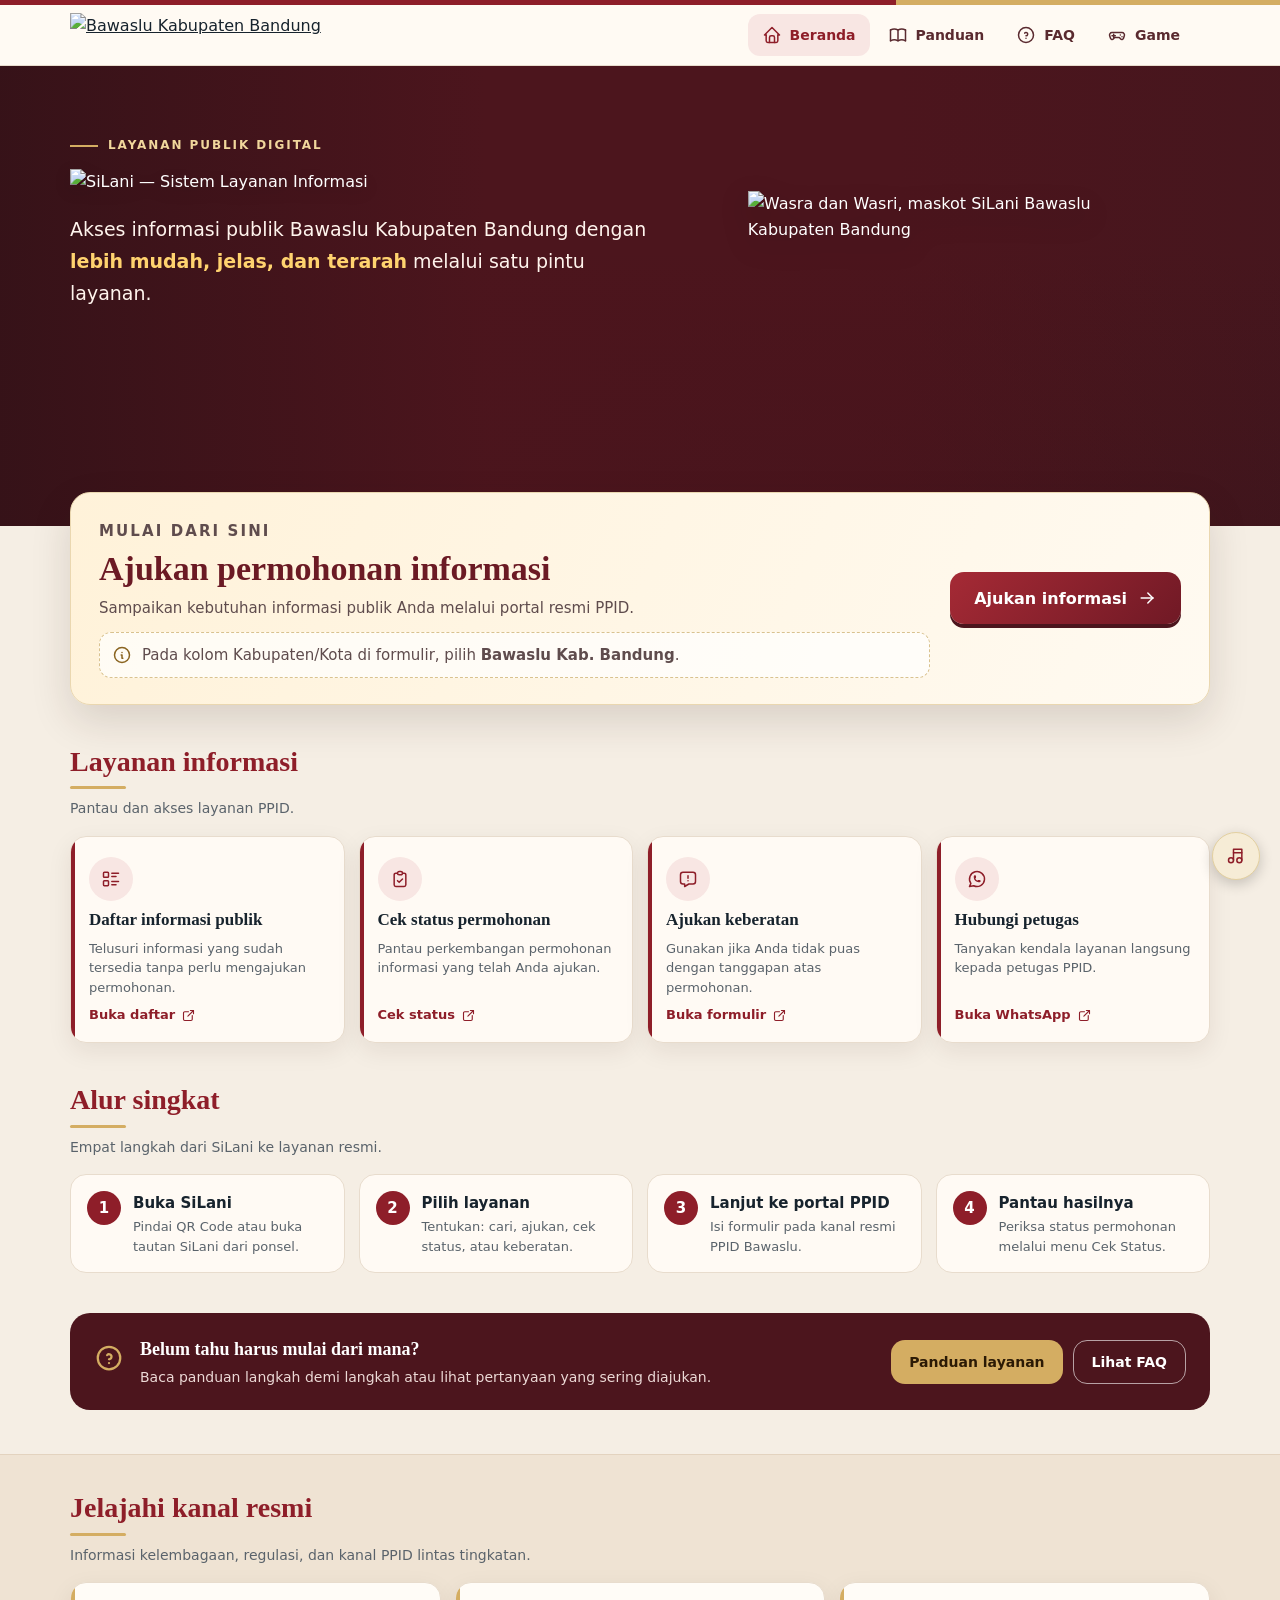
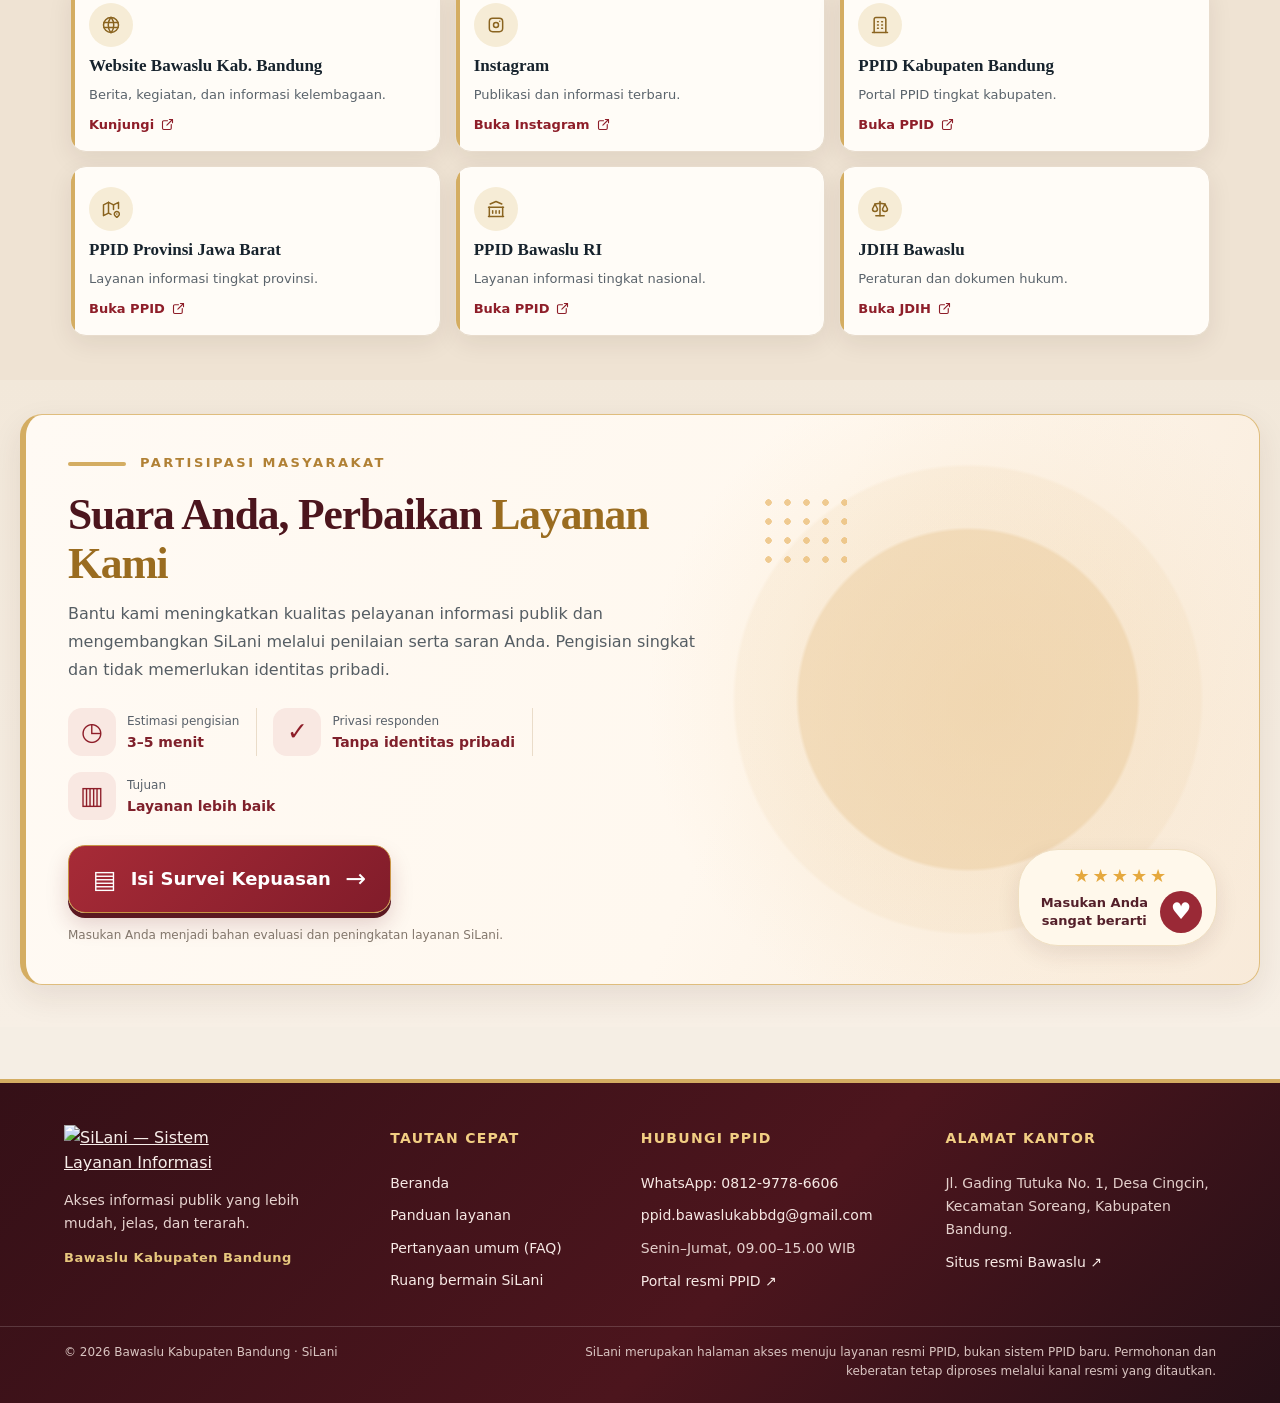
==== commit f522b1d2: "Add files via upload" ====
--- a/index.html
+++ b/index.html
@@ -189,5 +189,5 @@
 </footer>
 <audio id="mars" preload="metadata" loop><source src="MARS%20PENGAWAS%20PEMILU%20(1).mp3" type="audio/mpeg"></audio>
 <script src="silani.js?v=20261106-same-landscape-pan-v4"></script>
-<script src="silani-analytics.js?v=20261108-analytics-v1"></script><script src="persistent-player.js?v=20261109-player-bottom-v2"></script></body>
+<script src="silani-analytics.js?v=20261108-analytics-v1"></script><script src="persistent-player.js?v=20261109-player-mini-router-v4"></script></body>
 </html>
